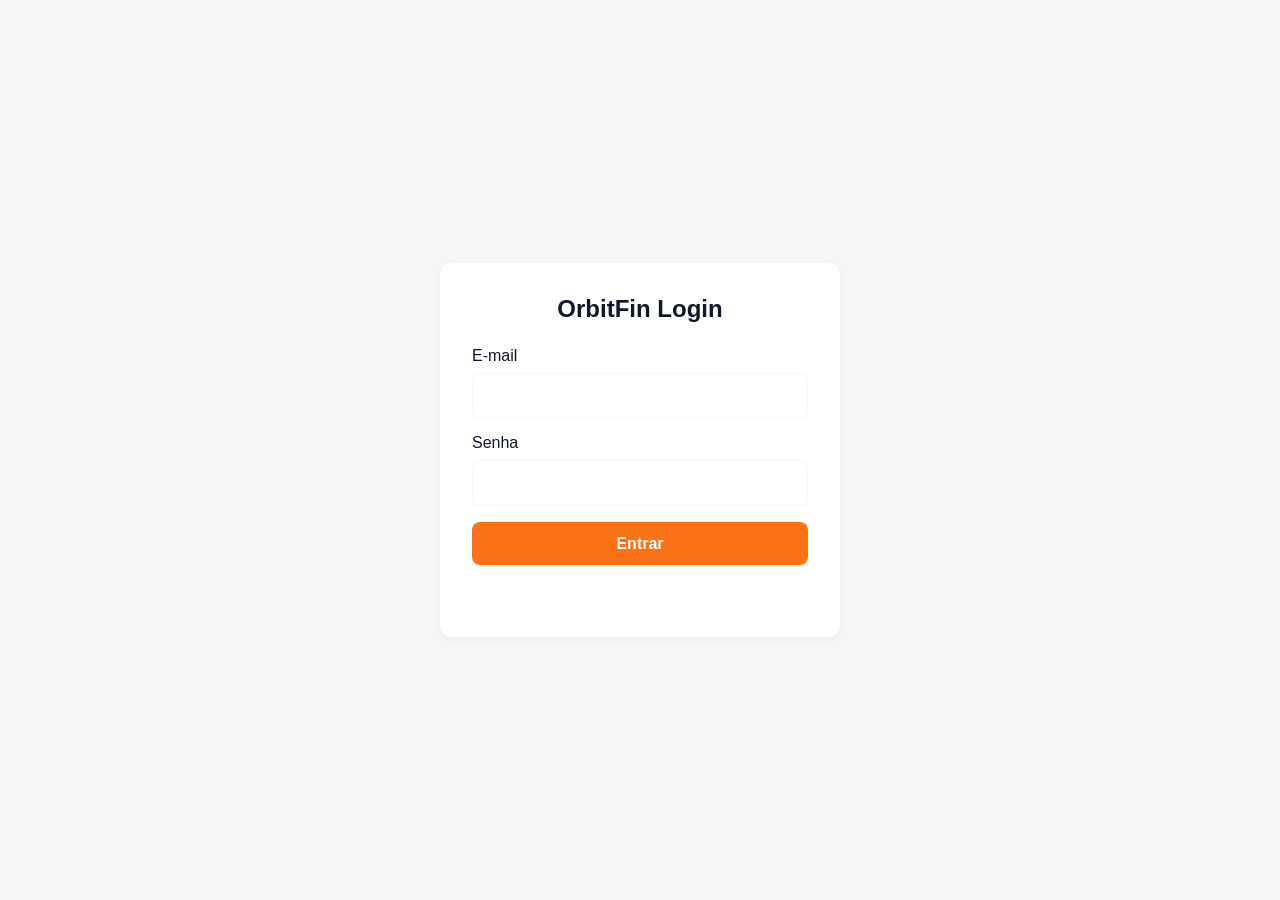
==== frontend/index.html @ dcaa5540 "fron-end" ====
<!DOCTYPE html>
<html lang="pt-BR">
<head>
    <meta charset="UTF-8">
    <meta name="viewport" content="width=device-width, initial-scale=1.0">
    <title>OrbitFin - Dashboard Financeiro</title>
    <style>
        /* Paleta de Cores e Guia Visual baseada no Documento */
        :root {
            --vermelho-marte: #f97316; /* Botões, Destaques, Alertas, IA */
            --azul-marinho: #0f172a;   /* Cabeçalhos, Menus, Textos principais */
            --cinza-claro: #F4F6F8;    /* Fundo, Leitura limpa */
            --branco: #FFFFFF;         /* Fundo dos Cards */
            --verde-positivo: #2E7D32; /* Para receitas */
        }

        * {
            margin: 0;
            padding: 0;
            box-sizing: border-box;
            font-family: 'Segoe UI', Tahoma, Geneva, Verdana, sans-serif;
        }

        body {
            background-color: var(--cinza-claro);
            color: var(--azul-marinho);
        }

        /* Login Screen */
        .login-screen {
            display: flex;
            justify-content: center;
            align-items: center;
            min-height: 100vh;
            background-color: var(--cinza-claro);
        }

        .login-form {
            background: var(--branco);
            padding: 2rem;
            border-radius: 12px;
            box-shadow: 0 2px 10px rgba(0,0,0,0.05);
            width: 100%;
            max-width: 400px;
        }

        .login-form h2 {
            text-align: center;
            margin-bottom: 1.5rem;
            color: var(--azul-marinho);
        }

        .login-form .form-group {
            margin-bottom: 1rem;
        }

        .login-form label {
            display: block;
            margin-bottom: 0.5rem;
            font-weight: 500;
            color: var(--azul-marinho);
        }

        .login-form input {
            width: 100%;
            padding: 0.8rem;
            border: 1px solid var(--cinza-claro);
            border-radius: 8px;
            font-size: 1rem;
        }

        .login-form input:focus {
            outline: none;
            border-color: var(--vermelho-marte);
        }

        .login-form .btn {
            width: 100%;
            background-color: var(--vermelho-marte);
            color: var(--branco);
            border: none;
            padding: 0.8rem 1.5rem;
            border-radius: 8px;
            cursor: pointer;
            font-weight: bold;
            font-size: 1rem;
            transition: opacity 0.3s;
        }

        .login-form .btn:hover {
            opacity: 0.8;
        }

        .login-form .error-message {
            color: var(--vermelho-marte);
            margin-top: 1rem;
            text-align: center;
            min-height: 1.5rem;
            font-size: 0.9rem;
        }

        /* Cabeçalho / Navbar */
        header {
            background-color: var(--azul-marinho);
            color: var(--branco);
            padding: 1rem 2rem;
            display: flex;
            justify-content: space-between;
            align-items: center;
            box-shadow: 0 4px 6px rgba(0,0,0,0.1);
        }

        .logo-container {
            display: flex;
            align-items: center;
            gap: 10px;
        }

        /* Representação em CSS do Logo (Pentágono + Órbita Laranja) */
        .logo-icon {
            width: 30px;
            height: 30px;
            background-color: var(--vermelho-marte);
            clip-path: polygon(50% 0%, 100% 38%, 81% 100%, 19% 100%, 0% 38%);
            position: relative;
        }

        .logo-orbit {
            position: absolute;
            width: 40px;
            height: 40px;
            border: 2px solid var(--vermelho-marte); /* Laranja da Órbita */
            border-radius: 50%;
            top: -5px;
            left: -5px;
            transform: rotateX(60deg) rotateY(20deg);
        }

        .logo-text {
            font-size: 1.5rem;
            font-weight: bold;
        }

        nav ul {
            list-style: none;
            display: flex;
            gap: 20px;
        }

        nav ul li a {
            color: var(--branco);
            text-decoration: none;
            font-weight: 500;
            transition: color 0.3s;
        }

        nav ul li a:hover {
            color: var(--vermelho-marte);
        }

        /* Container Principal do Dashboard */
        .dashboard-container {
            max-width: 1200px;
            margin: 2rem auto;
            padding: 0 1rem;
            display: grid;
            grid-template-columns: 2fr 1fr;
            gap: 2rem;
        }

        /* Estilos dos Cards */
        .card {
            background-color: var(--branco);
            border-radius: 12px;
            padding: 1.5rem;
            box-shadow: 0 2px 10px rgba(0,0,0,0.05);
            margin-bottom: 1.5rem;
        }

        .card h2 {
            font-size: 1.2rem;
            margin-bottom: 1rem;
            color: var(--azul-marinho);
            border-bottom: 2px solid var(--cinza-claro);
            padding-bottom: 0.5rem;
        }

        /* Resumo de Saldo */
        .balance-section {
            display: flex;
            justify-content: space-between;
            align-items: center;
        }

        .balance-amount {
            font-size: 2.5rem;
            font-weight: bold;
        }

        .btn {
            background-color: var(--vermelho-marte);
            color: var(--branco);
            border: none;
            padding: 0.8rem 1.5rem;
            border-radius: 8px;
            cursor: pointer;
            font-weight: bold;
            font-size: 1rem;
            transition: opacity 0.3s;
        }

        .btn:hover {
            opacity: 0.8;
        }

        /* Insights da IA */
        .ai-insight {
            background-color: #FFF3E0;
            border-left: 4px solid var(--vermelho-marte);
            padding: 1rem;
            border-radius: 0 8px 8px 0;
            margin-top: 1rem;
        }

        .ai-insight h3 {
            color: var(--vermelho-marte);
            margin-bottom: 0.5rem;
            font-size: 1rem;
        }

        /* Tabela de Transações */
        table {
            width: 100%;
            border-collapse: collapse;
        }

        th, td {
            text-align: left;
            padding: 12px;
            border-bottom: 1px solid var(--cinza-claro);
        }

        th {
            color: var(--azul-marinho);
            font-weight: 600;
        }

        .expense { color: var(--vermelho-marte); font-weight: bold; }
        .income { color: var(--verde-positivo); font-weight: bold; }

        /* Metas / Budgets */
        .progress-bar-container {
            background-color: var(--cinza-claro);
            border-radius: 8px;
            height: 12px;
            width: 100%;
            margin-top: 5px;
            overflow: hidden;
        }

        .progress-bar {
            background-color: var(--vermelho-marte);
            height: 100%;
            width: 75%; /* Exemplo estático */
        }

        .goal-item {
            margin-bottom: 1rem;
        }
    </style>
</head>
<body>
    <!-- Login Screen -->
    <div id="login-screen" class="login-screen">
        <div class="login-form">
            <h2>OrbitFin Login</h2>
            <form id="login-form">
                <div class="form-group">
                    <label for="email">E-mail</label>
                    <input type="email" id="email" name="email" required>
                </div>
                <div class="form-group">
                    <label for="password">Senha</label>
                    <input type="password" id="password" name="password" required>
                </div>
                <button type="submit" class="btn">Entrar</button>
                <div id="login-error" class="error-message"></div>
            </form>
        </div>
    </div>

    <!-- Dashboard Screen -->
    <div id="dashboard-screen" class="dashboard-screen" style="display: none;">
        <!-- Header / Nav -->
        <header>
            <div class="logo-container">
                <div class="logo-icon">
                    <div class="logo-orbit"></div>
                </div>
                <div class="logo-text">OrbitFin</div>
            </div>
            <nav>
                <ul>
                    <li><a href="#">Dashboard</a></li>
                    <li><a href="#">Transações</a></li>
                    <li><a href="#">Metas</a></li>
                    <li><a href="#">Configurações</a></li>
                </ul>
            </nav>
        </header>

        <!-- Área Principal do Dashboard -->
        <div class="dashboard-container">
            <!-- Coluna Esquerda (Principal) -->
            <div class="main-column">
                <!-- Saldo e Ações -->
                <div class="card balance-section">
                    <div>
                        <h2>Saldo Atual Consolidado</h2>
                        <div class="balance-amount">R$ 5.430,00</div>
                    </div>
                    <div>
                        <button class="btn">+ Nova Receita</button>
                        <button class="btn" style="background-color: var(--azul-marinho); margin-left: 10px;">- Nova Despesa</button>
                    </div>
                </div>

                <!-- Transações Recentes (Tabela Transaction) -->
                <div class="card">
                    <h2>Últimas Movimentações</h2>
                    <table>
                        <thead>
                            <tr>
                                <th>Data</th>
                                <th>Descrição</th>
                                <th>Categoria</th>
                                <th>Conta</th>
                                <th>Valor</th>
                            </tr>
                        </thead>
                        <tbody id="transacoes-tbody">
                            <tr>
                                <td>12/10/2026</td>
                                <td>Mercado Livre</td>
                                <td>Compras</td>
                                <td>Nubank</td>
                                <td class="expense">- R$ 150,00</td>
                            </tr>
                            <tr>
                                <td>10/10/2026</td>
                                <td>Salário</td>
                                <td>Receita</td>
                                <td>Itaú</td>
                                <td class="income">+ R$ 4.500,00</td>
                            </tr>
                            <tr>
                                <td>08/10/2026</td>
                                <td>Uber</td>
                                <td>Transporte</td>
                                <td>Nubank</td>
                                <td class="expense">- R$ 35,50</td>
                            </tr>
                        </tbody>
                    </table>
                </div>
            </div>

            <!-- Coluna Direita (Widgets e IA) -->
            <div class="side-column">
                <!-- Insights da IA (Tabela AiInsight) -->
                <div class="card">
                    <h2>Orbit AI - Análise Inteligente</h2>
                    <div class="ai-insight">
                        <h3>💡 Oportunidade de Economia</h3>
                        <p>Notamos que seus gastos com <strong>Alimentação fora de casa</strong> aumentaram 20% em relação ao mês passado. Tente definir um limite (Budget) para essa categoria!</p>
                    </div>
                </div>

                <!-- Limites de Gastos (Tabela Budget) -->
                <div class="card">
                    <h2>Limites de Gastos (Budgets)</h2>

                    <div class="goal-item">
                        <div style="display: flex; justify-content: space-between;">
                            <span>Lazer</span>
                            <span>R$ 750 / R$ 1000</span>
                        </div>
                        <div class="progress-bar-container">
                            <div class="progress-bar"></div>
                        </div>
                    </div>

                    <div class="goal-item">
                        <div style="display: flex; justify-content: space-between;">
                            <span>Transporte</span>
                            <span>R$ 200 / R$ 400</span>
                        </div>
                        <div class="progress-bar-container">
                            <div class="progress-bar" style="width: 50%; background-color: var(--azul-marinho);"></div>
                        </div>
                    </div>
                </div>
            </div>
        </div>
    </div>

    <script>
        // Simple data fetching for local testing
        let token = localStorage.getItem('orbitfin_token');

        async function loadData() {
            try {
                const headers = {};
                if (token) {
                    headers['Authorization'] = `Bearer ${token}`;
                }

                // Try to fetch from local backend (adjust endpoints as needed)
                const [saldoResponse, transacoesResponse, insightsResponse, budgetsResponse] = await Promise.all([
                    fetch('http://localhost:5000/api/saldo', { headers }).then(r => r.json()),
                    fetch('http://localhost:5000/api/transacoes', { headers }).then(r => r.json()),
                    fetch('http://localhost:5000/api/insights', { headers }).then(r => r.json()),
                    fetch('http://localhost:5000/api/budgets', { headers }).then(r => r.json())
                ]);

                // Update saldo
                const saldoElement = document.querySelector('.balance-amount');
                if (saldoElement && saldoResponse.valor !== undefined) {
                    saldoElement.textContent = `R$ ${saldoResponse.valor.toLocaleString('pt-BR', {minimumFractionDigits: 2, maximumFractionDigits: 2})}`;
                }

                // Update transacoes table
                const tbody = document.querySelector('#transacoes-tbody');
                if (tbody && Array.isArray(transacoesResponse)) {
                    tbody.innerHTML = transacoesResponse.map(t => `
                        <tr>
                            <td>${t.data}</td>
                            <td>${t.descricao}</td>
                            <td>${t.categoria}</td>
                            <td>${t.conta}</td>
                            <td class="${t.tipo === 'despesa' ? 'expense' : 'income'}">
                                ${t.tipo === 'despesa' ? '- R$' : '+ R$'} ${Math.abs(t.valor).toLocaleString('pt-BR', {minimumFractionDigits: 2, maximumFractionDigits: 2})}
                            </td>
                        </tr>
                    `).join('');
                }

                // Update insights
                const insightElement = document.querySelector('.ai-insight p');
                if (insightElement && insightsResponse.texto) {
                    insightElement.innerHTML = insightsResponse.texto;
                }

                // Update budgets
                const budgetContainers = document.querySelectorAll('.progress-bar-container');
                if (budgetContainers.length >= 2 && Array.isArray(budgetsResponse)) {
                    budgetsResponse.forEach((b, index) => {
                        if (budgetContainers[index]) {
                            const bar = budgetContainers[index].querySelector('.progress-bar');
                            const amountSpan = budgetContainers[index].previousElementSibling.querySelector('span:nth-child(2)');
                            if (bar && amountSpan) {
                                bar.style.width = b.percentual + '%';
                                amountSpan.textContent = `R$ ${b.gastoAtual.toLocaleString('pt-BR', {minimumFractionDigits: 2, maximumFractionDigits: 2})} / R$ ${b.limite.toLocaleString('pt-BR', {minimumFractionDigits: 2, maximumFractionDigits: 2})}`;
                            }
                        }
                    });
                }
            } catch (error) {
                console.warn('Backend not available, using placeholder data:', error);
                // Keep placeholder data as is
            }
        }

        // Load data when DOM is ready
        document.addEventListener('DOMContentLoaded', () => {
            const loginScreen = document.getElementById('login-screen');
            const dashboardScreen = document.getElementById('dashboard-screen');
            
            if (token) {
                loginScreen.style.display = 'none';
                dashboardScreen.style.display = 'block';
                loadData();
            } else {
                loginScreen.style.display = 'flex';
                dashboardScreen.style.display = 'none';
            }

            // Login form handler
            const loginForm = document.getElementById('login-form');
            loginForm.addEventListener('submit', async (e) => {
                e.preventDefault();
                const email = document.getElementById('email').value;
                const password = document.getElementById('password').value;
                const errorDiv = document.getElementById('login-error');
                errorDiv.textContent = '';

                try {
                    const response = await fetch('http://localhost:5000/api/login', {
                        method: 'POST',
                        headers: {
                            'Content-Type': 'application/json'
                        },
                        body: JSON.stringify({ email, password })
                    });

                    if (!response.ok) {
                        throw new Error('Login failed');
                    }

                    const data = await response.json();
                    token = data.access_token;
                    localStorage.setItem('orbitfin_token', token);

                    // Switch to dashboard
                    loginScreen.style.display = 'none';
                    dashboardScreen.style.display = 'block';
                    loadData(); // Load dashboard data
                } catch (error) {
                    errorDiv.textContent = 'E-mail ou senha inválidos';
                }
            });
        });
    </script>
</body>
</html>
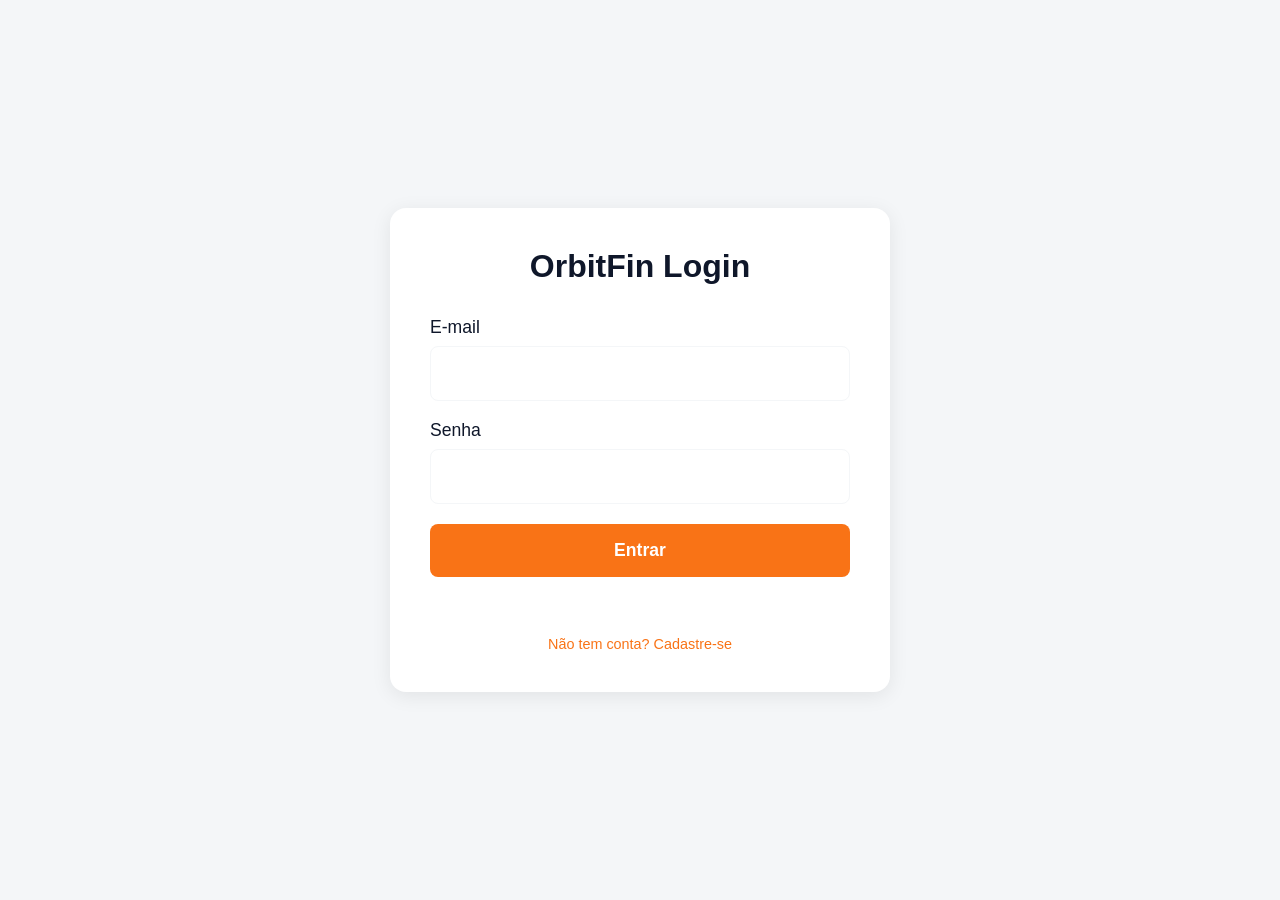
==== commit d023ea8e: "Update index.html" ====
--- a/frontend/index.html
+++ b/frontend/index.html
@@ -26,78 +26,93 @@
             color: var(--azul-marinho);
         }
 
-        /* Login Screen */
-        .login-screen {
-            display: flex;
-            justify-content: center;
-            align-items: center;
-            min-height: 100vh;
-            background-color: var(--cinza-claro);
-        }
-
-        .login-form {
-            background: var(--branco);
-            padding: 2rem;
-            border-radius: 12px;
-            box-shadow: 0 2px 10px rgba(0,0,0,0.05);
-            width: 100%;
-            max-width: 400px;
-        }
-
-        .login-form h2 {
-            text-align: center;
-            margin-bottom: 1.5rem;
-            color: var(--azul-marinho);
-        }
-
-        .login-form .form-group {
-            margin-bottom: 1rem;
-        }
-
-        .login-form label {
-            display: block;
-            margin-bottom: 0.5rem;
-            font-weight: 500;
-            color: var(--azul-marinho);
-        }
-
-        .login-form input {
-            width: 100%;
-            padding: 0.8rem;
-            border: 1px solid var(--cinza-claro);
-            border-radius: 8px;
-            font-size: 1rem;
-        }
-
-        .login-form input:focus {
-            outline: none;
-            border-color: var(--vermelho-marte);
-        }
-
-        .login-form .btn {
-            width: 100%;
-            background-color: var(--vermelho-marte);
-            color: var(--branco);
-            border: none;
-            padding: 0.8rem 1.5rem;
-            border-radius: 8px;
-            cursor: pointer;
-            font-weight: bold;
-            font-size: 1rem;
-            transition: opacity 0.3s;
-        }
-
-        .login-form .btn:hover {
-            opacity: 0.8;
-        }
-
-        .login-form .error-message {
-            color: var(--vermelho-marte);
-            margin-top: 1rem;
-            text-align: center;
-            min-height: 1.5rem;
-            font-size: 0.9rem;
-        }
+        /* Auth Screens (Login & Register) */
+                .auth-screen {
+                    display: flex;
+                    justify-content: center;
+                    align-items: center;
+                    min-height: 100vh;
+                    background-color: var(--cinza-claro);
+                }
+
+                .auth-form {
+                    background: var(--branco);
+                    padding: 2.5rem;
+                    border-radius: 16px;
+                    box-shadow: 0 4px 20px rgba(0,0,0,0.08);
+                    width: 100%;
+                    max-width: 500px;
+                }
+
+                .auth-form h2 {
+                    text-align: center;
+                    margin-bottom: 2rem;
+                    color: var(--azul-marinho);
+                    font-size: 2rem;
+                }
+
+                .auth-form .form-group {
+                    margin-bottom: 1.2rem;
+                }
+
+                .auth-form label {
+                    display: block;
+                    margin-bottom: 0.5rem;
+                    font-weight: 500;
+                    color: var(--azul-marinho);
+                    font-size: 1.1rem;
+                }
+
+                .auth-form input {
+                    width: 100%;
+                    padding: 1rem;
+                    border: 1px solid var(--cinza-claro);
+                    border-radius: 8px;
+                    font-size: 1.1rem;
+                }
+
+                .auth-form input:focus {
+                    outline: none;
+                    border-color: var(--vermelho-marte);
+                }
+
+                .auth-form .btn {
+                    width: 100%;
+                    background-color: var(--vermelho-marte);
+                    color: var(--branco);
+                    border: none;
+                    padding: 1rem 2rem;
+                    border-radius: 8px;
+                    cursor: pointer;
+                    font-weight: bold;
+                    font-size: 1.1rem;
+                    transition: opacity 0.3s;
+                }
+
+                .auth-form .btn:hover {
+                    opacity: 0.8;
+                }
+
+                .auth-form .error-message {
+                    color: var(--vermelho-marte);
+                    margin-top: 1rem;
+                    text-align: center;
+                    min-height: 1.5rem;
+                    font-size: 0.9rem;
+                }
+
+                .auth-form .switch-link {
+                    display: block;
+                    text-align: center;
+                    margin-top: 1.2rem;
+                    color: var(--vermelho-marte);
+                    text-decoration: none;
+                    font-size: 0.9rem;
+                }
+
+                .auth-form .switch-link:hover {
+                    text-decoration: underline;
+                }
 
         /* Cabeçalho / Navbar */
         header {
@@ -271,20 +286,45 @@
 </head>
 <body>
     <!-- Login Screen -->
-    <div id="login-screen" class="login-screen">
-        <div class="login-form">
+    <div id="login-screen" class="auth-screen">
+        <div class="auth-form">
             <h2>OrbitFin Login</h2>
             <form id="login-form">
                 <div class="form-group">
-                    <label for="email">E-mail</label>
-                    <input type="email" id="email" name="email" required>
+                    <label for="login-email">E-mail</label>
+                    <input type="email" id="login-email" name="email" required>
                 </div>
                 <div class="form-group">
-                    <label for="password">Senha</label>
-                    <input type="password" id="password" name="password" required>
+                    <label for="login-password">Senha</label>
+                    <input type="password" id="login-password" name="password" required>
                 </div>
                 <button type="submit" class="btn">Entrar</button>
                 <div id="login-error" class="error-message"></div>
+                <a href="#" id="show-register" class="switch-link">Não tem conta? Cadastre-se</a>
+            </form>
+        </div>
+    </div>
+
+    <!-- Register Screen -->
+    <div id="register-screen" class="auth-screen" style="display: none;">
+        <div class="auth-form">
+            <h2>OrbitFin Cadastro</h2>
+            <form id="register-form">
+                <div class="form-group">
+                    <label for="register-name">Nome completo</label>
+                    <input type="text" id="register-name" name="name" required>
+                </div>
+                <div class="form-group">
+                    <label for="register-email">E-mail</label>
+                    <input type="email" id="register-email" name="email" required>
+                </div>
+                <div class="form-group">
+                    <label for="register-password">Senha</label>
+                    <input type="password" id="register-password" name="password" required>
+                </div>
+                <button type="submit" class="btn">Cadastrar</button>
+                <div id="register-error" class="error-message"></div>
+                <a href="#" id="show-login" class="switch-link">Já tem conta? Faça login</a>
             </form>
         </div>
     </div>
@@ -474,23 +514,40 @@
         // Load data when DOM is ready
         document.addEventListener('DOMContentLoaded', () => {
             const loginScreen = document.getElementById('login-screen');
+            const registerScreen = document.getElementById('register-screen');
             const dashboardScreen = document.getElementById('dashboard-screen');
             
             if (token) {
                 loginScreen.style.display = 'none';
+                registerScreen.style.display = 'none';
                 dashboardScreen.style.display = 'block';
                 loadData();
             } else {
                 loginScreen.style.display = 'flex';
+                registerScreen.style.display = 'none';
                 dashboardScreen.style.display = 'none';
             }
+
+            // Show register screen
+            document.getElementById('show-register').addEventListener('click', (e) => {
+                e.preventDefault();
+                loginScreen.style.display = 'none';
+                registerScreen.style.display = 'flex';
+            });
+
+            // Show login screen
+            document.getElementById('show-login').addEventListener('click', (e) => {
+                e.preventDefault();
+                registerScreen.style.display = 'none';
+                loginScreen.style.display = 'flex';
+            });
 
             // Login form handler
             const loginForm = document.getElementById('login-form');
             loginForm.addEventListener('submit', async (e) => {
                 e.preventDefault();
-                const email = document.getElementById('email').value;
-                const password = document.getElementById('password').value;
+                const email = document.getElementById('login-email').value;
+                const password = document.getElementById('login-password').value;
                 const errorDiv = document.getElementById('login-error');
                 errorDiv.textContent = '';
 
@@ -513,10 +570,48 @@
 
                     // Switch to dashboard
                     loginScreen.style.display = 'none';
+                    registerScreen.style.display = 'none';
                     dashboardScreen.style.display = 'block';
                     loadData(); // Load dashboard data
                 } catch (error) {
                     errorDiv.textContent = 'E-mail ou senha inválidos';
+                }
+            });
+
+            // Register form handler
+            const registerForm = document.getElementById('register-form');
+            registerForm.addEventListener('submit', async (e) => {
+                e.preventDefault();
+                const name = document.getElementById('register-name').value;
+                const email = document.getElementById('register-email').value;
+                const password = document.getElementById('register-password').value;
+                const errorDiv = document.getElementById('register-error');
+                errorDiv.textContent = '';
+
+                try {
+                    const response = await fetch('http://localhost:5000/api/register', {
+                        method: 'POST',
+                        headers: {
+                            'Content-Type': 'application/json'
+                        },
+                        body: JSON.stringify({ name, email, password })
+                    });
+
+                    if (!response.ok) {
+                        throw new Error('Registration failed');
+                    }
+
+                    const data = await response.json();
+                    token = data.access_token;
+                    localStorage.setItem('orbitfin_token', token);
+
+                    // Switch to dashboard
+                    registerScreen.style.display = 'none';
+                    loginScreen.style.display = 'none';
+                    dashboardScreen.style.display = 'block';
+                    loadData(); // Load dashboard data
+                } catch (error) {
+                    errorDiv.textContent = 'Erro ao cadastrar. Tente novamente.';
                 }
             });
         });
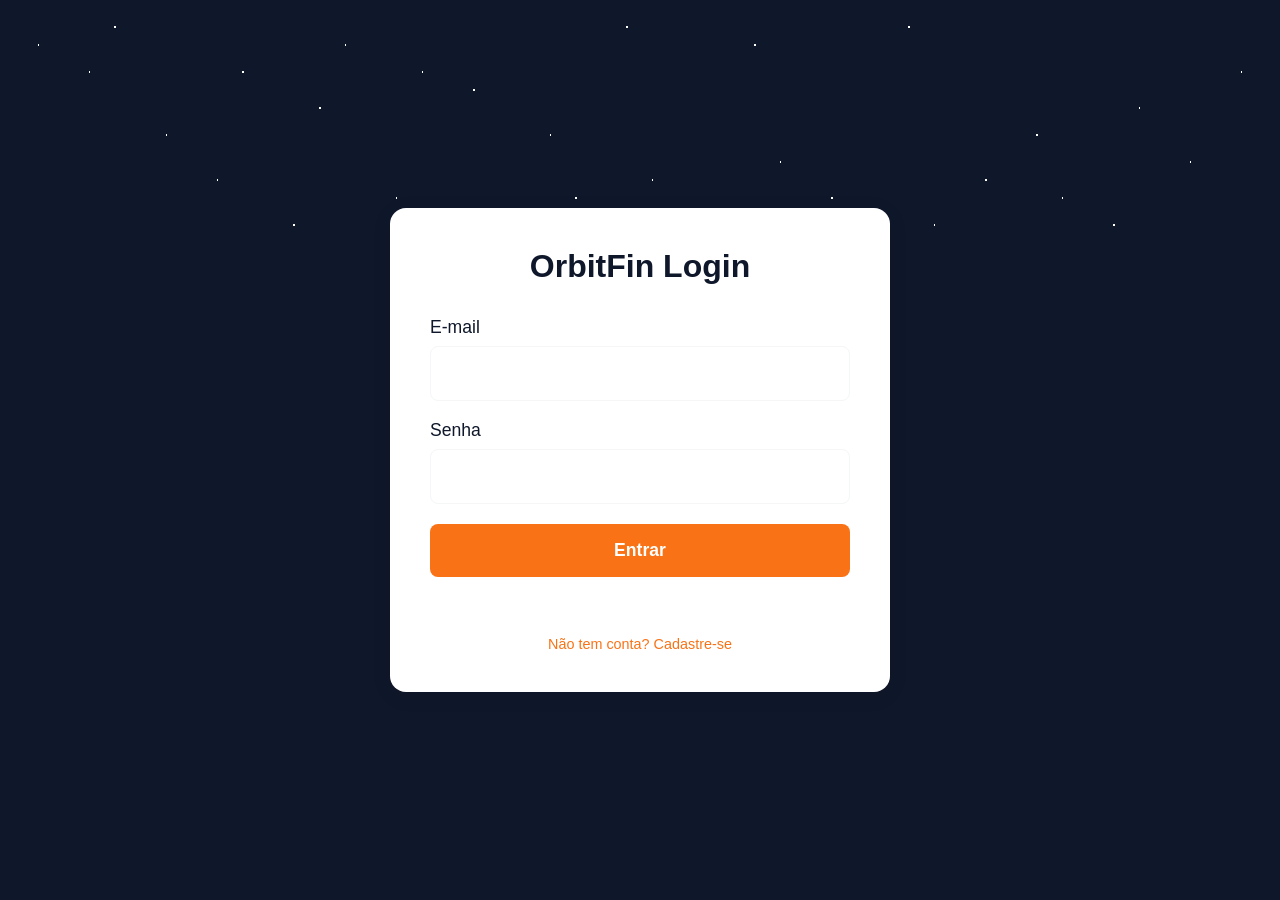
==== commit 7379721d: "melhorando o ceu" ====
--- a/frontend/index.html
+++ b/frontend/index.html
@@ -4,285 +4,9 @@
     <meta charset="UTF-8">
     <meta name="viewport" content="width=device-width, initial-scale=1.0">
     <title>OrbitFin - Dashboard Financeiro</title>
-    <style>
-        /* Paleta de Cores e Guia Visual baseada no Documento */
-        :root {
-            --vermelho-marte: #f97316; /* Botões, Destaques, Alertas, IA */
-            --azul-marinho: #0f172a;   /* Cabeçalhos, Menus, Textos principais */
-            --cinza-claro: #F4F6F8;    /* Fundo, Leitura limpa */
-            --branco: #FFFFFF;         /* Fundo dos Cards */
-            --verde-positivo: #2E7D32; /* Para receitas */
-        }
-
-        * {
-            margin: 0;
-            padding: 0;
-            box-sizing: border-box;
-            font-family: 'Segoe UI', Tahoma, Geneva, Verdana, sans-serif;
-        }
-
-        body {
-            background-color: var(--cinza-claro);
-            color: var(--azul-marinho);
-        }
-
-        /* Auth Screens (Login & Register) */
-                .auth-screen {
-                    display: flex;
-                    justify-content: center;
-                    align-items: center;
-                    min-height: 100vh;
-                    background-color: var(--cinza-claro);
-                }
-
-                .auth-form {
-                    background: var(--branco);
-                    padding: 2.5rem;
-                    border-radius: 16px;
-                    box-shadow: 0 4px 20px rgba(0,0,0,0.08);
-                    width: 100%;
-                    max-width: 500px;
-                }
-
-                .auth-form h2 {
-                    text-align: center;
-                    margin-bottom: 2rem;
-                    color: var(--azul-marinho);
-                    font-size: 2rem;
-                }
-
-                .auth-form .form-group {
-                    margin-bottom: 1.2rem;
-                }
-
-                .auth-form label {
-                    display: block;
-                    margin-bottom: 0.5rem;
-                    font-weight: 500;
-                    color: var(--azul-marinho);
-                    font-size: 1.1rem;
-                }
-
-                .auth-form input {
-                    width: 100%;
-                    padding: 1rem;
-                    border: 1px solid var(--cinza-claro);
-                    border-radius: 8px;
-                    font-size: 1.1rem;
-                }
-
-                .auth-form input:focus {
-                    outline: none;
-                    border-color: var(--vermelho-marte);
-                }
-
-                .auth-form .btn {
-                    width: 100%;
-                    background-color: var(--vermelho-marte);
-                    color: var(--branco);
-                    border: none;
-                    padding: 1rem 2rem;
-                    border-radius: 8px;
-                    cursor: pointer;
-                    font-weight: bold;
-                    font-size: 1.1rem;
-                    transition: opacity 0.3s;
-                }
-
-                .auth-form .btn:hover {
-                    opacity: 0.8;
-                }
-
-                .auth-form .error-message {
-                    color: var(--vermelho-marte);
-                    margin-top: 1rem;
-                    text-align: center;
-                    min-height: 1.5rem;
-                    font-size: 0.9rem;
-                }
-
-                .auth-form .switch-link {
-                    display: block;
-                    text-align: center;
-                    margin-top: 1.2rem;
-                    color: var(--vermelho-marte);
-                    text-decoration: none;
-                    font-size: 0.9rem;
-                }
-
-                .auth-form .switch-link:hover {
-                    text-decoration: underline;
-                }
-
-        /* Cabeçalho / Navbar */
-        header {
-            background-color: var(--azul-marinho);
-            color: var(--branco);
-            padding: 1rem 2rem;
-            display: flex;
-            justify-content: space-between;
-            align-items: center;
-            box-shadow: 0 4px 6px rgba(0,0,0,0.1);
-        }
-
-        .logo-container {
-            display: flex;
-            align-items: center;
-            gap: 10px;
-        }
-
-        /* Representação em CSS do Logo (Pentágono + Órbita Laranja) */
-        .logo-icon {
-            width: 30px;
-            height: 30px;
-            background-color: var(--vermelho-marte);
-            clip-path: polygon(50% 0%, 100% 38%, 81% 100%, 19% 100%, 0% 38%);
-            position: relative;
-        }
-
-        .logo-orbit {
-            position: absolute;
-            width: 40px;
-            height: 40px;
-            border: 2px solid var(--vermelho-marte); /* Laranja da Órbita */
-            border-radius: 50%;
-            top: -5px;
-            left: -5px;
-            transform: rotateX(60deg) rotateY(20deg);
-        }
-
-        .logo-text {
-            font-size: 1.5rem;
-            font-weight: bold;
-        }
-
-        nav ul {
-            list-style: none;
-            display: flex;
-            gap: 20px;
-        }
-
-        nav ul li a {
-            color: var(--branco);
-            text-decoration: none;
-            font-weight: 500;
-            transition: color 0.3s;
-        }
-
-        nav ul li a:hover {
-            color: var(--vermelho-marte);
-        }
-
-        /* Container Principal do Dashboard */
-        .dashboard-container {
-            max-width: 1200px;
-            margin: 2rem auto;
-            padding: 0 1rem;
-            display: grid;
-            grid-template-columns: 2fr 1fr;
-            gap: 2rem;
-        }
-
-        /* Estilos dos Cards */
-        .card {
-            background-color: var(--branco);
-            border-radius: 12px;
-            padding: 1.5rem;
-            box-shadow: 0 2px 10px rgba(0,0,0,0.05);
-            margin-bottom: 1.5rem;
-        }
-
-        .card h2 {
-            font-size: 1.2rem;
-            margin-bottom: 1rem;
-            color: var(--azul-marinho);
-            border-bottom: 2px solid var(--cinza-claro);
-            padding-bottom: 0.5rem;
-        }
-
-        /* Resumo de Saldo */
-        .balance-section {
-            display: flex;
-            justify-content: space-between;
-            align-items: center;
-        }
-
-        .balance-amount {
-            font-size: 2.5rem;
-            font-weight: bold;
-        }
-
-        .btn {
-            background-color: var(--vermelho-marte);
-            color: var(--branco);
-            border: none;
-            padding: 0.8rem 1.5rem;
-            border-radius: 8px;
-            cursor: pointer;
-            font-weight: bold;
-            font-size: 1rem;
-            transition: opacity 0.3s;
-        }
-
-        .btn:hover {
-            opacity: 0.8;
-        }
-
-        /* Insights da IA */
-        .ai-insight {
-            background-color: #FFF3E0;
-            border-left: 4px solid var(--vermelho-marte);
-            padding: 1rem;
-            border-radius: 0 8px 8px 0;
-            margin-top: 1rem;
-        }
-
-        .ai-insight h3 {
-            color: var(--vermelho-marte);
-            margin-bottom: 0.5rem;
-            font-size: 1rem;
-        }
-
-        /* Tabela de Transações */
-        table {
-            width: 100%;
-            border-collapse: collapse;
-        }
-
-        th, td {
-            text-align: left;
-            padding: 12px;
-            border-bottom: 1px solid var(--cinza-claro);
-        }
-
-        th {
-            color: var(--azul-marinho);
-            font-weight: 600;
-        }
-
-        .expense { color: var(--vermelho-marte); font-weight: bold; }
-        .income { color: var(--verde-positivo); font-weight: bold; }
-
-        /* Metas / Budgets */
-        .progress-bar-container {
-            background-color: var(--cinza-claro);
-            border-radius: 8px;
-            height: 12px;
-            width: 100%;
-            margin-top: 5px;
-            overflow: hidden;
-        }
-
-        .progress-bar {
-            background-color: var(--vermelho-marte);
-            height: 100%;
-            width: 75%; /* Exemplo estático */
-        }
-
-        .goal-item {
-            margin-bottom: 1rem;
-        }
-    </style>
+    
+
+    <link rel="stylesheet" href="css/style.css">
 </head>
 <body>
     <!-- Login Screen -->
--- a/frontend/css/style.css
+++ b/frontend/css/style.css
@@ -0,0 +1,339 @@
+
+        /* Paleta de Cores e Guia Visual baseada no Documento */
+        :root {
+            --vermelho-marte: #f97316; /* Botões, Destaques, Alertas, IA */
+            --azul-marinho: #0f172a;   /* Cabeçalhos, Menus, Textos principais */
+            --cinza-claro: #F4F6F8;    /* Fundo, Leitura limpa */
+            --branco: #FFFFFF;         /* Fundo dos Cards */
+            --verde-positivo: #2E7D32; /* Para receitas */
+        }
+
+        * {
+            margin: 0;
+            padding: 0;
+            box-sizing: border-box;
+            font-family: 'Segoe UI', Tahoma, Geneva, Verdana, sans-serif;
+        }
+
+        body {
+    margin: 0;
+    padding: 0;
+    box-sizing: border-box;
+    font-family: 'Segoe UI', Tahoma, Geneva, Verdana, sans-serif;
+    background-color: var(--cinza-claro);
+    color: var(--azul-marinho);
+}
+
+        /* Auth Screens (Login & Register) */
+                .auth-screen {
+    display: flex;
+    justify-content: center;
+    align-items: center;
+    min-height: 100vh;
+    background-color: var(--azul-marinho);
+    background-image: 
+        radial-gradient(circle at 1% 2%, #fff 0.5px, transparent 0.5px),
+        radial-gradient(circle at 3% 5%, #fff 1px, transparent 1px),
+        radial-gradient(circle at 5% 1%, #fff 0.5px, transparent 0.5px),
+        radial-gradient(circle at 7% 8%, #fff 0.8px, transparent 0.8px),
+        radial-gradient(circle at 9% 3%, #fff 1.2px, transparent 1.2px),
+        radial-gradient(circle at 11% 10%, #fff 0.5px, transparent 0.5px),
+        radial-gradient(circle at 13% 15%, #fff 1px, transparent 1px),
+        radial-gradient(circle at 15% 5%, #fff 0.5px, transparent 0.5px),
+        radial-gradient(circle at 17% 20%, #fff 0.8px, transparent 0.8px),
+        radial-gradient(circle at 19% 8%, #fff 1px, transparent 1px),
+        radial-gradient(circle at 21% 3%, #fff 0.5px, transparent 0.5px),
+        radial-gradient(circle at 23% 25%, #fff 1.2px, transparent 1.2px),
+        radial-gradient(circle at 25% 12%, #fff 0.8px, transparent 0.8px),
+        radial-gradient(circle at 27% 5%, #fff 1px, transparent 1px),
+        radial-gradient(circle at 29% 18%, #fff 0.5px, transparent 0.5px),
+        radial-gradient(circle at 31% 22%, #fff 0.8px, transparent 0.8px),
+        radial-gradient(circle at 33% 8%, #fff 1px, transparent 1px),
+        radial-gradient(circle at 35% 25%, #fff 0.5px, transparent 0.5px),
+        radial-gradient(circle at 37% 10%, #fff 1.2px, transparent 1.2px),
+        radial-gradient(circle at 39% 30%, #fff 0.8px, transparent 0.8px),
+        radial-gradient(circle at 41% 5%, #fff 0.5px, transparent 0.5px),
+        radial-gradient(circle at 43% 15%, #fff 1px, transparent 1px),
+        radial-gradient(circle at 45% 22%, #fff 0.8px, transparent 0.8px),
+        radial-gradient(circle at 47% 8%, #fff 0.5px, transparent 0.5px),
+        radial-gradient(circle at 49% 3%, #fff 1.2px, transparent 1.2px),
+        radial-gradient(circle at 51% 20%, #fff 0.8px, transparent 0.8px),
+        radial-gradient(circle at 53% 10%, #fff 0.5px, transparent 0.5px),
+        radial-gradient(circle at 55% 25%, #fff 1px, transparent 1px),
+        radial-gradient(circle at 57% 12%, #fff 0.5px, transparent 0.5px),
+        radial-gradient(circle at 59% 5%, #fff 1.2px, transparent 1.2px),
+        radial-gradient(circle at 61% 18%, #fff 0.8px, transparent 0.8px),
+        radial-gradient(circle at 63% 8%, #fff 0.5px, transparent 0.5px),
+        radial-gradient(circle at 65% 22%, #fff 1px, transparent 1px),
+        radial-gradient(circle at 67% 30%, #fff 0.8px, transparent 0.8px),
+        radial-gradient(circle at 69% 15%, #fff 0.5px, transparent 0.5px),
+        radial-gradient(circle at 71% 3%, #fff 1px, transparent 1px),
+        radial-gradient(circle at 73% 25%, #fff 0.8px, transparent 0.8px),
+        radial-gradient(circle at 75% 10%, #fff 0.5px, transparent 0.5px),
+        radial-gradient(circle at 77% 20%, #fff 1.2px, transparent 1.2px),
+        radial-gradient(circle at 79% 8%, #fff 0.5px, transparent 0.5px),
+        radial-gradient(circle at 81% 15%, #fff 1px, transparent 1px),
+        radial-gradient(circle at 83% 22%, #fff 0.8px, transparent 0.8px),
+        radial-gradient(circle at 85% 5%, #fff 0.5px, transparent 0.5px),
+        radial-gradient(circle at 87% 25%, #fff 1.2px, transparent 1.2px),
+        radial-gradient(circle at 89% 12%, #fff 0.8px, transparent 0.8px),
+        radial-gradient(circle at 91% 5%, #fff 0.5px, transparent 0.5px),
+        radial-gradient(circle at 93% 18%, #fff 1px, transparent 1px),
+        radial-gradient(circle at 95% 22%, #fff 0.5px, transparent 0.5px),
+        radial-gradient(circle at 97% 8%, #fff 0.8px, transparent 0.8px);
+    background-size: 100% 100%;
+}
+
+                .auth-form {
+                    background: var(--branco);
+                    padding: 2.5rem;
+                    border-radius: 16px;
+                    box-shadow: 0 4px 20px rgba(0,0,0,0.08);
+                    width: 100%;
+                    max-width: 500px;
+                }
+
+                .auth-form h2 {
+                    text-align: center;
+                    margin-bottom: 2rem;
+                    color: var(--azul-marinho);
+                    font-size: 2rem;
+                }
+
+                .auth-form .form-group {
+                    margin-bottom: 1.2rem;
+                }
+
+                .auth-form label {
+                    display: block;
+                    margin-bottom: 0.5rem;
+                    font-weight: 500;
+                    color: var(--azul-marinho);
+                    font-size: 1.1rem;
+                }
+
+                .auth-form input {
+                    width: 100%;
+                    padding: 1rem;
+                    border: 1px solid var(--cinza-claro);
+                    border-radius: 8px;
+                    font-size: 1.1rem;
+                }
+
+                .auth-form input:focus {
+                    outline: none;
+                    border-color: var(--vermelho-marte);
+                }
+
+                .auth-form .btn {
+                    width: 100%;
+                    background-color: var(--vermelho-marte);
+                    color: var(--branco);
+                    border: none;
+                    padding: 1rem 2rem;
+                    border-radius: 8px;
+                    cursor: pointer;
+                    font-weight: bold;
+                    font-size: 1.1rem;
+                    transition: opacity 0.3s;
+                }
+
+                .auth-form .btn:hover {
+                    opacity: 0.8;
+                }
+
+                .auth-form .error-message {
+                    color: var(--vermelho-marte);
+                    margin-top: 1rem;
+                    text-align: center;
+                    min-height: 1.5rem;
+                    font-size: 0.9rem;
+                }
+
+                .auth-form .switch-link {
+                    display: block;
+                    text-align: center;
+                    margin-top: 1.2rem;
+                    color: var(--vermelho-marte);
+                    text-decoration: none;
+                    font-size: 0.9rem;
+                }
+
+                .auth-form .switch-link:hover {
+                    text-decoration: underline;
+                }
+
+        /* Cabeçalho / Navbar */
+        header {
+            background-color: var(--azul-marinho);
+            color: var(--branco);
+            padding: 1rem 2rem;
+            display: flex;
+            justify-content: space-between;
+            align-items: center;
+            box-shadow: 0 4px 6px rgba(0,0,0,0.1);
+        }
+
+        .logo-container {
+            display: flex;
+            align-items: center;
+            gap: 10px;
+        }
+
+        /* Representação em CSS do Logo (Pentágono + Órbita Laranja) */
+        .logo-icon {
+            width: 30px;
+            height: 30px;
+            background-color: var(--vermelho-marte);
+            clip-path: polygon(50% 0%, 100% 38%, 81% 100%, 19% 100%, 0% 38%);
+            position: relative;
+        }
+
+        .logo-orbit {
+            position: absolute;
+            width: 40px;
+            height: 40px;
+            border: 2px solid var(--vermelho-marte); /* Laranja da Órbita */
+            border-radius: 50%;
+            top: -5px;
+            left: -5px;
+            transform: rotateX(60deg) rotateY(20deg);
+        }
+
+        .logo-text {
+            font-size: 1.5rem;
+            font-weight: bold;
+        }
+
+        nav ul {
+            list-style: none;
+            display: flex;
+            gap: 20px;
+        }
+
+        nav ul li a {
+            color: var(--branco);
+            text-decoration: none;
+            font-weight: 500;
+            transition: color 0.3s;
+        }
+
+        nav ul li a:hover {
+            color: var(--vermelho-marte);
+        }
+
+        /* Container Principal do Dashboard */
+        .dashboard-container {
+            max-width: 1200px;
+            margin: 2rem auto;
+            padding: 0 1rem;
+            display: grid;
+            grid-template-columns: 2fr 1fr;
+            gap: 2rem;
+        }
+
+        /* Estilos dos Cards */
+        .card {
+            background-color: var(--branco);
+            border-radius: 12px;
+            padding: 1.5rem;
+            box-shadow: 0 2px 10px rgba(0,0,0,0.05);
+            margin-bottom: 1.5rem;
+        }
+
+        .card h2 {
+            font-size: 1.2rem;
+            margin-bottom: 1rem;
+            color: var(--azul-marinho);
+            border-bottom: 2px solid var(--cinza-claro);
+            padding-bottom: 0.5rem;
+        }
+
+        /* Resumo de Saldo */
+        .balance-section {
+            display: flex;
+            justify-content: space-between;
+            align-items: center;
+        }
+
+        .balance-amount {
+            font-size: 2.5rem;
+            font-weight: bold;
+        }
+
+        .btn {
+            background-color: var(--vermelho-marte);
+            color: var(--branco);
+            border: none;
+            padding: 0.8rem 1.5rem;
+            border-radius: 8px;
+            cursor: pointer;
+            font-weight: bold;
+            font-size: 1rem;
+            transition: opacity 0.3s;
+        }
+
+        .btn:hover {
+            opacity: 0.8;
+        }
+
+        /* Insights da IA */
+        .ai-insight {
+            background-color: #FFF3E0;
+            border-left: 4px solid var(--vermelho-marte);
+            padding: 1rem;
+            border-radius: 0 8px 8px 0;
+            margin-top: 1rem;
+        }
+
+        .ai-insight h3 {
+            color: var(--vermelho-marte);
+            margin-bottom: 0.5rem;
+            font-size: 1rem;
+        }
+
+        /* Tabela de Transações */
+        table {
+            width: 100%;
+            border-collapse: collapse;
+        }
+
+        th, td {
+            text-align: left;
+            padding: 12px;
+            border-bottom: 1px solid var(--cinza-claro);
+        }
+
+        th {
+            color: var(--azul-marinho);
+            font-weight: 600;
+        }
+
+        .expense { color: var(--vermelho-marte); font-weight: bold; }
+        .income { color: var(--verde-positivo); font-weight: bold; }
+
+        /* Metas / Budgets */
+        .progress-bar-container {
+            background-color: var(--cinza-claro);
+            border-radius: 8px;
+            height: 12px;
+            width: 100%;
+            margin-top: 5px;
+            overflow: hidden;
+        }
+
+        .progress-bar {
+            background-color: var(--vermelho-marte);
+            height: 100%;
+            width: 75%; /* Exemplo estático */
+        }
+
+        .goal-item {
+            margin-bottom: 1rem;
+        }
+    
+
+@keyframes moveNightSky {
+    0% { background-position: 0 0, 40px 60px, 130px 270px, 70px 100px, 200px 200px; }
+    100% { background-position: -150px -150px, -200px -200px, -250px -250px, -300px -300px, -350px -350px; }
+}
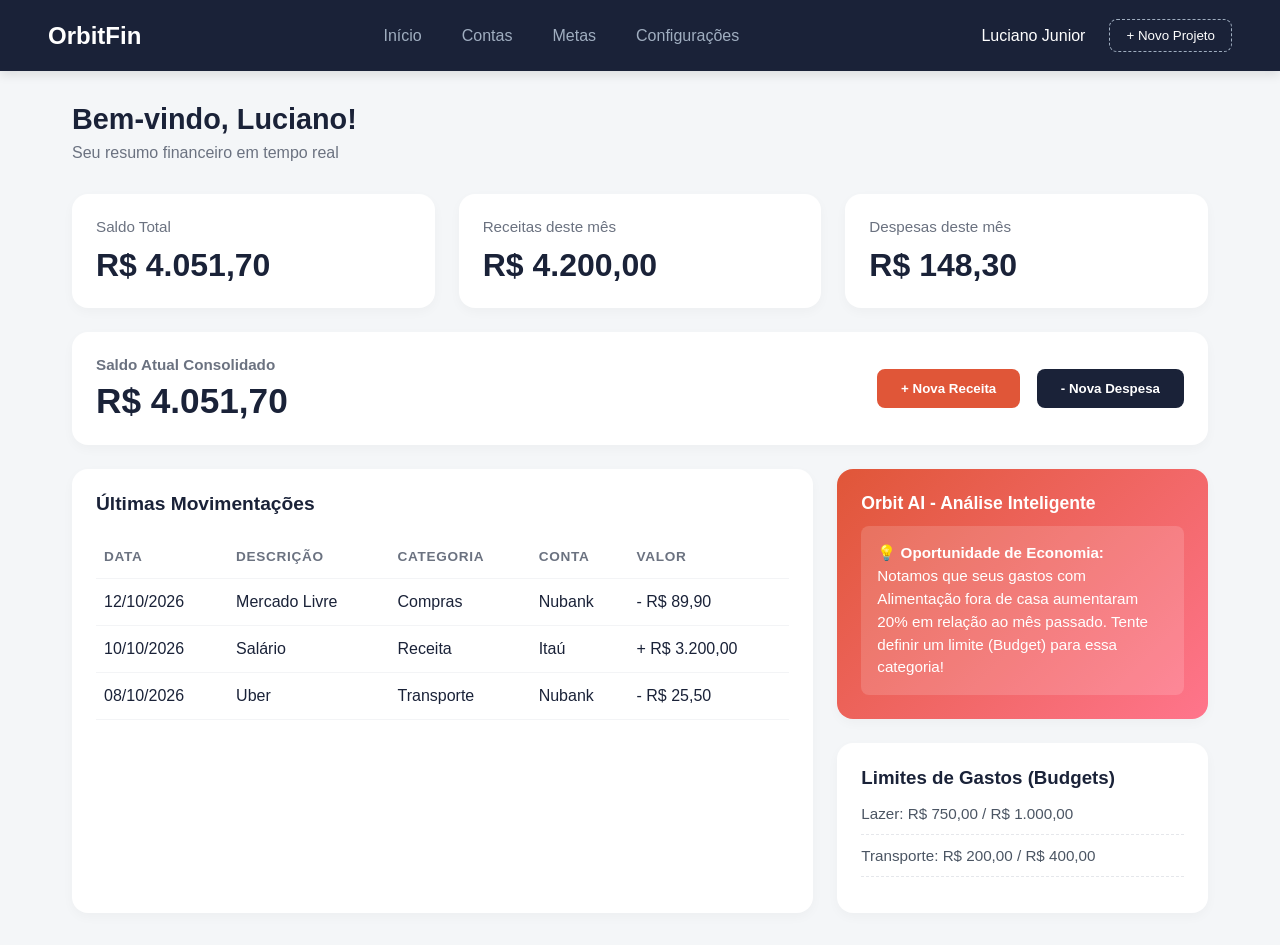
==== commit 64e77e5d: "troca de icones" ====
--- a/frontend/index.html
+++ b/frontend/index.html
@@ -3,342 +3,132 @@
 <head>
     <meta charset="UTF-8">
     <meta name="viewport" content="width=device-width, initial-scale=1.0">
-    <title>OrbitFin - Dashboard Financeiro</title>
-    
-
+    <title>OrbitFin - Painel</title>
+    <!-- A tag do CSS está apontando para a pasta correta, mesmo que ainda não tenha estilo lá -->
     <link rel="stylesheet" href="css/style.css">
 </head>
 <body>
-    <!-- Login Screen -->
-    <div id="login-screen" class="auth-screen">
-        <div class="auth-form">
-            <h2>OrbitFin Login</h2>
-            <form id="login-form">
-                <div class="form-group">
-                    <label for="login-email">E-mail</label>
-                    <input type="email" id="login-email" name="email" required>
-                </div>
-                <div class="form-group">
-                    <label for="login-password">Senha</label>
-                    <input type="password" id="login-password" name="password" required>
-                </div>
-                <button type="submit" class="btn">Entrar</button>
-                <div id="login-error" class="error-message"></div>
-                <a href="#" id="show-register" class="switch-link">Não tem conta? Cadastre-se</a>
-            </form>
+
+    <!-- CABEÇALHO SUPERIOR (Substituiu a antiga barra lateral) -->
+    <header class="topbar">
+        <div class="logo-container">
+            <h1>OrbitFin</h1>
         </div>
-    </div>
+        
+        <!-- Menu de Navegação -->
+        <nav class="main-nav">
+            <ul>
+                <li><a href="#">Início</a></li>
+                <li><a href="#">Contas</a></li>
+                <li><a href="#">Metas</a></li>
+                <li><a href="#">Configurações</a></li>
+            </ul>
+        </nav>
 
-    <!-- Register Screen -->
-    <div id="register-screen" class="auth-screen" style="display: none;">
-        <div class="auth-form">
-            <h2>OrbitFin Cadastro</h2>
-            <form id="register-form">
-                <div class="form-group">
-                    <label for="register-name">Nome completo</label>
-                    <input type="text" id="register-name" name="name" required>
-                </div>
-                <div class="form-group">
-                    <label for="register-email">E-mail</label>
-                    <input type="email" id="register-email" name="email" required>
-                </div>
-                <div class="form-group">
-                    <label for="register-password">Senha</label>
-                    <input type="password" id="register-password" name="password" required>
-                </div>
-                <button type="submit" class="btn">Cadastrar</button>
-                <div id="register-error" class="error-message"></div>
-                <a href="#" id="show-login" class="switch-link">Já tem conta? Faça login</a>
-            </form>
+        <!-- Perfil do Usuário e Novo Projeto -->
+        <div class="user-profile">
+            <span>Luciano Junior</span>
+            <button class="new-project-btn">+ Novo Projeto</button>
         </div>
-    </div>
+    </header>
 
-    <!-- Dashboard Screen -->
-    <div id="dashboard-screen" class="dashboard-screen" style="display: none;">
-        <!-- Header / Nav -->
-        <header>
-            <div class="logo-container">
-                <div class="logo-icon">
-                    <div class="logo-orbit"></div>
-                </div>
-                <div class="logo-text">OrbitFin</div>
+    <!-- ÁREA PRINCIPAL DO DASHBOARD -->
+    <main class="dashboard-content">
+        
+        <section class="welcome-header">
+            <h2>Bem-vindo, Luciano!</h2>
+            <p>Seu resumo financeiro em tempo real</p>
+        </section>
+
+        <!-- 1. BLOCO DE RESUMOS (Os 3 cards do topo) -->
+        <section class="summary-grid">
+            <div class="card">
+                <h3>Saldo Total</h3>
+                <p>R$ 4.051,70</p>
             </div>
-            <nav>
-                <ul>
-                    <li><a href="#">Dashboard</a></li>
-                    <li><a href="#">Transações</a></li>
-                    <li><a href="#">Metas</a></li>
-                    <li><a href="#">Configurações</a></li>
-                </ul>
-            </nav>
-        </header>
+            <div class="card">
+                <h3>Receitas deste mês</h3>
+                <p>R$ 4.200,00</p>
+            </div>
+            <div class="card">
+                <h3>Despesas deste mês</h3>
+                <p>R$ 148,30</p>
+            </div>
+        </section>
 
-        <!-- Área Principal do Dashboard -->
-        <div class="dashboard-container">
-            <!-- Coluna Esquerda (Principal) -->
-            <div class="main-column">
-                <!-- Saldo e Ações -->
-                <div class="card balance-section">
-                    <div>
-                        <h2>Saldo Atual Consolidado</h2>
-                        <div class="balance-amount">R$ 5.430,00</div>
-                    </div>
-                    <div>
-                        <button class="btn">+ Nova Receita</button>
-                        <button class="btn" style="background-color: var(--azul-marinho); margin-left: 10px;">- Nova Despesa</button>
-                    </div>
+        <!-- 2. BLOCO DE AÇÃO (Saldo consolidado e botões) -->
+        <section class="action-card">
+            <div>
+                <h3>Saldo Atual Consolidado</h3>
+                <p>R$ 4.051,70</p>
+            </div>
+            <div>
+                <button>+ Nova Receita</button>
+                <button>- Nova Despesa</button>
+            </div>
+        </section>
+
+        <!-- 3. BLOCO INFERIOR (Tabela e Insights) -->
+        <section class="bento-grid">
+            
+            <!-- Tabela de Movimentações -->
+            <div class="card transactions-card">
+                <h3>Últimas Movimentações</h3>
+                <table>
+                    <thead>
+                        <tr>
+                            <th>Data</th>
+                            <th>Descrição</th>
+                            <th>Categoria</th>
+                            <th>Conta</th>
+                            <th>Valor</th>
+                        </tr>
+                    </thead>
+                    <tbody>
+                        <tr>
+                            <td>12/10/2026</td>
+                            <td>Mercado Livre</td>
+                            <td>Compras</td>
+                            <td>Nubank</td>
+                            <td>- R$ 89,90</td>
+                        </tr>
+                        <tr>
+                            <td>10/10/2026</td>
+                            <td>Salário</td>
+                            <td>Receita</td>
+                            <td>Itaú</td>
+                            <td>+ R$ 3.200,00</td>
+                        </tr>
+                        <tr>
+                            <td>08/10/2026</td>
+                            <td>Uber</td>
+                            <td>Transporte</td>
+                            <td>Nubank</td>
+                            <td>- R$ 25,50</td>
+                        </tr>
+                    </tbody>
+                </table>
+            </div>
+
+            <!-- Orbit AI e Budgets -->
+            <div class="side-content">
+                <div class="card ai-insights">
+                    <h3>Orbit AI - Análise Inteligente</h3>
+                    <p>💡 <strong>Oportunidade de Economia:</strong> Notamos que seus gastos com Alimentação fora de casa aumentaram 20% em relação ao mês passado. Tente definir um limite (Budget) para essa categoria!</p>
                 </div>
 
-                <!-- Transações Recentes (Tabela Transaction) -->
-                <div class="card">
-                    <h2>Últimas Movimentações</h2>
-                    <table>
-                        <thead>
-                            <tr>
-                                <th>Data</th>
-                                <th>Descrição</th>
-                                <th>Categoria</th>
-                                <th>Conta</th>
-                                <th>Valor</th>
-                            </tr>
-                        </thead>
-                        <tbody id="transacoes-tbody">
-                            <tr>
-                                <td>12/10/2026</td>
-                                <td>Mercado Livre</td>
-                                <td>Compras</td>
-                                <td>Nubank</td>
-                                <td class="expense">- R$ 150,00</td>
-                            </tr>
-                            <tr>
-                                <td>10/10/2026</td>
-                                <td>Salário</td>
-                                <td>Receita</td>
-                                <td>Itaú</td>
-                                <td class="income">+ R$ 4.500,00</td>
-                            </tr>
-                            <tr>
-                                <td>08/10/2026</td>
-                                <td>Uber</td>
-                                <td>Transporte</td>
-                                <td>Nubank</td>
-                                <td class="expense">- R$ 35,50</td>
-                            </tr>
-                        </tbody>
-                    </table>
+                <div class="card budgets">
+                    <h3>Limites de Gastos (Budgets)</h3>
+                    <ul>
+                        <li>Lazer: R$ 750,00 / R$ 1.000,00</li>
+                        <li>Transporte: R$ 200,00 / R$ 400,00</li>
+                    </ul>
                 </div>
             </div>
 
-            <!-- Coluna Direita (Widgets e IA) -->
-            <div class="side-column">
-                <!-- Insights da IA (Tabela AiInsight) -->
-                <div class="card">
-                    <h2>Orbit AI - Análise Inteligente</h2>
-                    <div class="ai-insight">
-                        <h3>💡 Oportunidade de Economia</h3>
-                        <p>Notamos que seus gastos com <strong>Alimentação fora de casa</strong> aumentaram 20% em relação ao mês passado. Tente definir um limite (Budget) para essa categoria!</p>
-                    </div>
-                </div>
+        </section>
 
-                <!-- Limites de Gastos (Tabela Budget) -->
-                <div class="card">
-                    <h2>Limites de Gastos (Budgets)</h2>
+    </main>
 
-                    <div class="goal-item">
-                        <div style="display: flex; justify-content: space-between;">
-                            <span>Lazer</span>
-                            <span>R$ 750 / R$ 1000</span>
-                        </div>
-                        <div class="progress-bar-container">
-                            <div class="progress-bar"></div>
-                        </div>
-                    </div>
-
-                    <div class="goal-item">
-                        <div style="display: flex; justify-content: space-between;">
-                            <span>Transporte</span>
-                            <span>R$ 200 / R$ 400</span>
-                        </div>
-                        <div class="progress-bar-container">
-                            <div class="progress-bar" style="width: 50%; background-color: var(--azul-marinho);"></div>
-                        </div>
-                    </div>
-                </div>
-            </div>
-        </div>
-    </div>
-
-    <script>
-        // Simple data fetching for local testing
-        let token = localStorage.getItem('orbitfin_token');
-
-        async function loadData() {
-            try {
-                const headers = {};
-                if (token) {
-                    headers['Authorization'] = `Bearer ${token}`;
-                }
-
-                // Try to fetch from local backend (adjust endpoints as needed)
-                const [saldoResponse, transacoesResponse, insightsResponse, budgetsResponse] = await Promise.all([
-                    fetch('http://localhost:5000/api/saldo', { headers }).then(r => r.json()),
-                    fetch('http://localhost:5000/api/transacoes', { headers }).then(r => r.json()),
-                    fetch('http://localhost:5000/api/insights', { headers }).then(r => r.json()),
-                    fetch('http://localhost:5000/api/budgets', { headers }).then(r => r.json())
-                ]);
-
-                // Update saldo
-                const saldoElement = document.querySelector('.balance-amount');
-                if (saldoElement && saldoResponse.valor !== undefined) {
-                    saldoElement.textContent = `R$ ${saldoResponse.valor.toLocaleString('pt-BR', {minimumFractionDigits: 2, maximumFractionDigits: 2})}`;
-                }
-
-                // Update transacoes table
-                const tbody = document.querySelector('#transacoes-tbody');
-                if (tbody && Array.isArray(transacoesResponse)) {
-                    tbody.innerHTML = transacoesResponse.map(t => `
-                        <tr>
-                            <td>${t.data}</td>
-                            <td>${t.descricao}</td>
-                            <td>${t.categoria}</td>
-                            <td>${t.conta}</td>
-                            <td class="${t.tipo === 'despesa' ? 'expense' : 'income'}">
-                                ${t.tipo === 'despesa' ? '- R$' : '+ R$'} ${Math.abs(t.valor).toLocaleString('pt-BR', {minimumFractionDigits: 2, maximumFractionDigits: 2})}
-                            </td>
-                        </tr>
-                    `).join('');
-                }
-
-                // Update insights
-                const insightElement = document.querySelector('.ai-insight p');
-                if (insightElement && insightsResponse.texto) {
-                    insightElement.innerHTML = insightsResponse.texto;
-                }
-
-                // Update budgets
-                const budgetContainers = document.querySelectorAll('.progress-bar-container');
-                if (budgetContainers.length >= 2 && Array.isArray(budgetsResponse)) {
-                    budgetsResponse.forEach((b, index) => {
-                        if (budgetContainers[index]) {
-                            const bar = budgetContainers[index].querySelector('.progress-bar');
-                            const amountSpan = budgetContainers[index].previousElementSibling.querySelector('span:nth-child(2)');
-                            if (bar && amountSpan) {
-                                bar.style.width = b.percentual + '%';
-                                amountSpan.textContent = `R$ ${b.gastoAtual.toLocaleString('pt-BR', {minimumFractionDigits: 2, maximumFractionDigits: 2})} / R$ ${b.limite.toLocaleString('pt-BR', {minimumFractionDigits: 2, maximumFractionDigits: 2})}`;
-                            }
-                        }
-                    });
-                }
-            } catch (error) {
-                console.warn('Backend not available, using placeholder data:', error);
-                // Keep placeholder data as is
-            }
-        }
-
-        // Load data when DOM is ready
-        document.addEventListener('DOMContentLoaded', () => {
-            const loginScreen = document.getElementById('login-screen');
-            const registerScreen = document.getElementById('register-screen');
-            const dashboardScreen = document.getElementById('dashboard-screen');
-            
-            if (token) {
-                loginScreen.style.display = 'none';
-                registerScreen.style.display = 'none';
-                dashboardScreen.style.display = 'block';
-                loadData();
-            } else {
-                loginScreen.style.display = 'flex';
-                registerScreen.style.display = 'none';
-                dashboardScreen.style.display = 'none';
-            }
-
-            // Show register screen
-            document.getElementById('show-register').addEventListener('click', (e) => {
-                e.preventDefault();
-                loginScreen.style.display = 'none';
-                registerScreen.style.display = 'flex';
-            });
-
-            // Show login screen
-            document.getElementById('show-login').addEventListener('click', (e) => {
-                e.preventDefault();
-                registerScreen.style.display = 'none';
-                loginScreen.style.display = 'flex';
-            });
-
-            // Login form handler
-            const loginForm = document.getElementById('login-form');
-            loginForm.addEventListener('submit', async (e) => {
-                e.preventDefault();
-                const email = document.getElementById('login-email').value;
-                const password = document.getElementById('login-password').value;
-                const errorDiv = document.getElementById('login-error');
-                errorDiv.textContent = '';
-
-                try {
-                    const response = await fetch('http://localhost:5000/api/login', {
-                        method: 'POST',
-                        headers: {
-                            'Content-Type': 'application/json'
-                        },
-                        body: JSON.stringify({ email, password })
-                    });
-
-                    if (!response.ok) {
-                        throw new Error('Login failed');
-                    }
-
-                    const data = await response.json();
-                    token = data.access_token;
-                    localStorage.setItem('orbitfin_token', token);
-
-                    // Switch to dashboard
-                    loginScreen.style.display = 'none';
-                    registerScreen.style.display = 'none';
-                    dashboardScreen.style.display = 'block';
-                    loadData(); // Load dashboard data
-                } catch (error) {
-                    errorDiv.textContent = 'E-mail ou senha inválidos';
-                }
-            });
-
-            // Register form handler
-            const registerForm = document.getElementById('register-form');
-            registerForm.addEventListener('submit', async (e) => {
-                e.preventDefault();
-                const name = document.getElementById('register-name').value;
-                const email = document.getElementById('register-email').value;
-                const password = document.getElementById('register-password').value;
-                const errorDiv = document.getElementById('register-error');
-                errorDiv.textContent = '';
-
-                try {
-                    const response = await fetch('http://localhost:5000/api/register', {
-                        method: 'POST',
-                        headers: {
-                            'Content-Type': 'application/json'
-                        },
-                        body: JSON.stringify({ name, email, password })
-                    });
-
-                    if (!response.ok) {
-                        throw new Error('Registration failed');
-                    }
-
-                    const data = await response.json();
-                    token = data.access_token;
-                    localStorage.setItem('orbitfin_token', token);
-
-                    // Switch to dashboard
-                    registerScreen.style.display = 'none';
-                    loginScreen.style.display = 'none';
-                    dashboardScreen.style.display = 'block';
-                    loadData(); // Load dashboard data
-                } catch (error) {
-                    errorDiv.textContent = 'Erro ao cadastrar. Tente novamente.';
-                }
-            });
-        });
-    </script>
 </body>
 </html>
--- a/frontend/css/style.css
+++ b/frontend/css/style.css
@@ -1,339 +1,254 @@
-
-        /* Paleta de Cores e Guia Visual baseada no Documento */
-        :root {
-            --vermelho-marte: #f97316; /* Botões, Destaques, Alertas, IA */
-            --azul-marinho: #0f172a;   /* Cabeçalhos, Menus, Textos principais */
-            --cinza-claro: #F4F6F8;    /* Fundo, Leitura limpa */
-            --branco: #FFFFFF;         /* Fundo dos Cards */
-            --verde-positivo: #2E7D32; /* Para receitas */
-        }
-
-        * {
-            margin: 0;
-            padding: 0;
-            box-sizing: border-box;
-            font-family: 'Segoe UI', Tahoma, Geneva, Verdana, sans-serif;
-        }
-
-        body {
+/* =========================================
+   1. RESET & BASE (A fundação do visual)
+   ========================================= */
+* {
     margin: 0;
     padding: 0;
     box-sizing: border-box;
     font-family: 'Segoe UI', Tahoma, Geneva, Verdana, sans-serif;
-    background-color: var(--cinza-claro);
-    color: var(--azul-marinho);
-}
-
-        /* Auth Screens (Login & Register) */
-                .auth-screen {
-    display: flex;
-    justify-content: center;
+}
+
+body {
+    background-color: #F4F6F8; /* Fundo cinza bem claro para contraste */
+    color: #1A2238; /* Azul marinho muito escuro para os textos principais */
+}
+
+/* =========================================
+   2. CABEÇALHO (O novo menu no topo)
+   ========================================= */
+.topbar {
+    display: flex;
+    justify-content: space-between;
     align-items: center;
-    min-height: 100vh;
-    background-color: var(--azul-marinho);
-    background-image: 
-        radial-gradient(circle at 1% 2%, #fff 0.5px, transparent 0.5px),
-        radial-gradient(circle at 3% 5%, #fff 1px, transparent 1px),
-        radial-gradient(circle at 5% 1%, #fff 0.5px, transparent 0.5px),
-        radial-gradient(circle at 7% 8%, #fff 0.8px, transparent 0.8px),
-        radial-gradient(circle at 9% 3%, #fff 1.2px, transparent 1.2px),
-        radial-gradient(circle at 11% 10%, #fff 0.5px, transparent 0.5px),
-        radial-gradient(circle at 13% 15%, #fff 1px, transparent 1px),
-        radial-gradient(circle at 15% 5%, #fff 0.5px, transparent 0.5px),
-        radial-gradient(circle at 17% 20%, #fff 0.8px, transparent 0.8px),
-        radial-gradient(circle at 19% 8%, #fff 1px, transparent 1px),
-        radial-gradient(circle at 21% 3%, #fff 0.5px, transparent 0.5px),
-        radial-gradient(circle at 23% 25%, #fff 1.2px, transparent 1.2px),
-        radial-gradient(circle at 25% 12%, #fff 0.8px, transparent 0.8px),
-        radial-gradient(circle at 27% 5%, #fff 1px, transparent 1px),
-        radial-gradient(circle at 29% 18%, #fff 0.5px, transparent 0.5px),
-        radial-gradient(circle at 31% 22%, #fff 0.8px, transparent 0.8px),
-        radial-gradient(circle at 33% 8%, #fff 1px, transparent 1px),
-        radial-gradient(circle at 35% 25%, #fff 0.5px, transparent 0.5px),
-        radial-gradient(circle at 37% 10%, #fff 1.2px, transparent 1.2px),
-        radial-gradient(circle at 39% 30%, #fff 0.8px, transparent 0.8px),
-        radial-gradient(circle at 41% 5%, #fff 0.5px, transparent 0.5px),
-        radial-gradient(circle at 43% 15%, #fff 1px, transparent 1px),
-        radial-gradient(circle at 45% 22%, #fff 0.8px, transparent 0.8px),
-        radial-gradient(circle at 47% 8%, #fff 0.5px, transparent 0.5px),
-        radial-gradient(circle at 49% 3%, #fff 1.2px, transparent 1.2px),
-        radial-gradient(circle at 51% 20%, #fff 0.8px, transparent 0.8px),
-        radial-gradient(circle at 53% 10%, #fff 0.5px, transparent 0.5px),
-        radial-gradient(circle at 55% 25%, #fff 1px, transparent 1px),
-        radial-gradient(circle at 57% 12%, #fff 0.5px, transparent 0.5px),
-        radial-gradient(circle at 59% 5%, #fff 1.2px, transparent 1.2px),
-        radial-gradient(circle at 61% 18%, #fff 0.8px, transparent 0.8px),
-        radial-gradient(circle at 63% 8%, #fff 0.5px, transparent 0.5px),
-        radial-gradient(circle at 65% 22%, #fff 1px, transparent 1px),
-        radial-gradient(circle at 67% 30%, #fff 0.8px, transparent 0.8px),
-        radial-gradient(circle at 69% 15%, #fff 0.5px, transparent 0.5px),
-        radial-gradient(circle at 71% 3%, #fff 1px, transparent 1px),
-        radial-gradient(circle at 73% 25%, #fff 0.8px, transparent 0.8px),
-        radial-gradient(circle at 75% 10%, #fff 0.5px, transparent 0.5px),
-        radial-gradient(circle at 77% 20%, #fff 1.2px, transparent 1.2px),
-        radial-gradient(circle at 79% 8%, #fff 0.5px, transparent 0.5px),
-        radial-gradient(circle at 81% 15%, #fff 1px, transparent 1px),
-        radial-gradient(circle at 83% 22%, #fff 0.8px, transparent 0.8px),
-        radial-gradient(circle at 85% 5%, #fff 0.5px, transparent 0.5px),
-        radial-gradient(circle at 87% 25%, #fff 1.2px, transparent 1.2px),
-        radial-gradient(circle at 89% 12%, #fff 0.8px, transparent 0.8px),
-        radial-gradient(circle at 91% 5%, #fff 0.5px, transparent 0.5px),
-        radial-gradient(circle at 93% 18%, #fff 1px, transparent 1px),
-        radial-gradient(circle at 95% 22%, #fff 0.5px, transparent 0.5px),
-        radial-gradient(circle at 97% 8%, #fff 0.8px, transparent 0.8px);
-    background-size: 100% 100%;
-}
-
-                .auth-form {
-                    background: var(--branco);
-                    padding: 2.5rem;
-                    border-radius: 16px;
-                    box-shadow: 0 4px 20px rgba(0,0,0,0.08);
-                    width: 100%;
-                    max-width: 500px;
-                }
-
-                .auth-form h2 {
-                    text-align: center;
-                    margin-bottom: 2rem;
-                    color: var(--azul-marinho);
-                    font-size: 2rem;
-                }
-
-                .auth-form .form-group {
-                    margin-bottom: 1.2rem;
-                }
-
-                .auth-form label {
-                    display: block;
-                    margin-bottom: 0.5rem;
-                    font-weight: 500;
-                    color: var(--azul-marinho);
-                    font-size: 1.1rem;
-                }
-
-                .auth-form input {
-                    width: 100%;
-                    padding: 1rem;
-                    border: 1px solid var(--cinza-claro);
-                    border-radius: 8px;
-                    font-size: 1.1rem;
-                }
-
-                .auth-form input:focus {
-                    outline: none;
-                    border-color: var(--vermelho-marte);
-                }
-
-                .auth-form .btn {
-                    width: 100%;
-                    background-color: var(--vermelho-marte);
-                    color: var(--branco);
-                    border: none;
-                    padding: 1rem 2rem;
-                    border-radius: 8px;
-                    cursor: pointer;
-                    font-weight: bold;
-                    font-size: 1.1rem;
-                    transition: opacity 0.3s;
-                }
-
-                .auth-form .btn:hover {
-                    opacity: 0.8;
-                }
-
-                .auth-form .error-message {
-                    color: var(--vermelho-marte);
-                    margin-top: 1rem;
-                    text-align: center;
-                    min-height: 1.5rem;
-                    font-size: 0.9rem;
-                }
-
-                .auth-form .switch-link {
-                    display: block;
-                    text-align: center;
-                    margin-top: 1.2rem;
-                    color: var(--vermelho-marte);
-                    text-decoration: none;
-                    font-size: 0.9rem;
-                }
-
-                .auth-form .switch-link:hover {
-                    text-decoration: underline;
-                }
-
-        /* Cabeçalho / Navbar */
-        header {
-            background-color: var(--azul-marinho);
-            color: var(--branco);
-            padding: 1rem 2rem;
-            display: flex;
-            justify-content: space-between;
-            align-items: center;
-            box-shadow: 0 4px 6px rgba(0,0,0,0.1);
-        }
-
-        .logo-container {
-            display: flex;
-            align-items: center;
-            gap: 10px;
-        }
-
-        /* Representação em CSS do Logo (Pentágono + Órbita Laranja) */
-        .logo-icon {
-            width: 30px;
-            height: 30px;
-            background-color: var(--vermelho-marte);
-            clip-path: polygon(50% 0%, 100% 38%, 81% 100%, 19% 100%, 0% 38%);
-            position: relative;
-        }
-
-        .logo-orbit {
-            position: absolute;
-            width: 40px;
-            height: 40px;
-            border: 2px solid var(--vermelho-marte); /* Laranja da Órbita */
-            border-radius: 50%;
-            top: -5px;
-            left: -5px;
-            transform: rotateX(60deg) rotateY(20deg);
-        }
-
-        .logo-text {
-            font-size: 1.5rem;
-            font-weight: bold;
-        }
-
-        nav ul {
-            list-style: none;
-            display: flex;
-            gap: 20px;
-        }
-
-        nav ul li a {
-            color: var(--branco);
-            text-decoration: none;
-            font-weight: 500;
-            transition: color 0.3s;
-        }
-
-        nav ul li a:hover {
-            color: var(--vermelho-marte);
-        }
-
-        /* Container Principal do Dashboard */
-        .dashboard-container {
-            max-width: 1200px;
-            margin: 2rem auto;
-            padding: 0 1rem;
-            display: grid;
-            grid-template-columns: 2fr 1fr;
-            gap: 2rem;
-        }
-
-        /* Estilos dos Cards */
-        .card {
-            background-color: var(--branco);
-            border-radius: 12px;
-            padding: 1.5rem;
-            box-shadow: 0 2px 10px rgba(0,0,0,0.05);
-            margin-bottom: 1.5rem;
-        }
-
-        .card h2 {
-            font-size: 1.2rem;
-            margin-bottom: 1rem;
-            color: var(--azul-marinho);
-            border-bottom: 2px solid var(--cinza-claro);
-            padding-bottom: 0.5rem;
-        }
-
-        /* Resumo de Saldo */
-        .balance-section {
-            display: flex;
-            justify-content: space-between;
-            align-items: center;
-        }
-
-        .balance-amount {
-            font-size: 2.5rem;
-            font-weight: bold;
-        }
-
-        .btn {
-            background-color: var(--vermelho-marte);
-            color: var(--branco);
-            border: none;
-            padding: 0.8rem 1.5rem;
-            border-radius: 8px;
-            cursor: pointer;
-            font-weight: bold;
-            font-size: 1rem;
-            transition: opacity 0.3s;
-        }
-
-        .btn:hover {
-            opacity: 0.8;
-        }
-
-        /* Insights da IA */
-        .ai-insight {
-            background-color: #FFF3E0;
-            border-left: 4px solid var(--vermelho-marte);
-            padding: 1rem;
-            border-radius: 0 8px 8px 0;
-            margin-top: 1rem;
-        }
-
-        .ai-insight h3 {
-            color: var(--vermelho-marte);
-            margin-bottom: 0.5rem;
-            font-size: 1rem;
-        }
-
-        /* Tabela de Transações */
-        table {
-            width: 100%;
-            border-collapse: collapse;
-        }
-
-        th, td {
-            text-align: left;
-            padding: 12px;
-            border-bottom: 1px solid var(--cinza-claro);
-        }
-
-        th {
-            color: var(--azul-marinho);
-            font-weight: 600;
-        }
-
-        .expense { color: var(--vermelho-marte); font-weight: bold; }
-        .income { color: var(--verde-positivo); font-weight: bold; }
-
-        /* Metas / Budgets */
-        .progress-bar-container {
-            background-color: var(--cinza-claro);
-            border-radius: 8px;
-            height: 12px;
-            width: 100%;
-            margin-top: 5px;
-            overflow: hidden;
-        }
-
-        .progress-bar {
-            background-color: var(--vermelho-marte);
-            height: 100%;
-            width: 75%; /* Exemplo estático */
-        }
-
-        .goal-item {
-            margin-bottom: 1rem;
-        }
-    
-
-@keyframes moveNightSky {
-    0% { background-position: 0 0, 40px 60px, 130px 270px, 70px 100px, 200px 200px; }
-    100% { background-position: -150px -150px, -200px -200px, -250px -250px, -300px -300px, -350px -350px; }
+    background-color: #1A2238; /* O clássico Azul Marinho do OrbitFin */
+    padding: 1.2rem 3rem;
+    color: #FFFFFF;
+    box-shadow: 0 4px 10px rgba(0,0,0,0.1);
+}
+
+.topbar h1 {
+    font-size: 1.5rem;
+    font-weight: bold;
+}
+
+.main-nav ul {
+    display: flex;
+    list-style: none; /* Tira as bolinhas da lista */
+    gap: 2.5rem; /* Espaço entre os links */
+}
+
+.main-nav a {
+    color: #A0AEC0; /* Cinza claro */
+    text-decoration: none; /* Tira o sublinhado */
+    font-weight: 500;
+    transition: color 0.3s ease;
+}
+
+.main-nav a:hover {
+    color: #FFFFFF; /* Fica branco puro ao passar o mouse */
+}
+
+.user-profile {
+    display: flex;
+    align-items: center;
+    gap: 1.5rem;
+}
+
+/* O novo botão tracejado que substituiu o 'Create Teams' */
+.new-project-btn {
+    background-color: transparent;
+    border: 1px dashed #A0AEC0;
+    color: #FFFFFF;
+    padding: 8px 16px;
+    border-radius: 8px;
+    cursor: pointer;
+    transition: all 0.3s ease;
+    font-weight: 500;
+}
+
+.new-project-btn:hover {
+    background-color: rgba(255, 255, 255, 0.1);
+    border-color: #FFFFFF;
+}
+
+/* =========================================
+   3. ÁREA DO DASHBOARD (O container que segura tudo)
+   ========================================= */
+.dashboard-content {
+    max-width: 1200px;
+    margin: 0 auto; /* Centraliza a página em telas grandes */
+    padding: 2rem;
+}
+
+.welcome-header {
+    margin-bottom: 2rem;
+}
+
+.welcome-header h2 {
+    font-size: 1.8rem;
+    margin-bottom: 0.5rem;
+}
+
+.welcome-header p {
+    color: #6B7280;
+}
+
+/* =========================================
+   4. ESTRUTURA DOS CARDS REUTILIZÁVEIS
+   ========================================= */
+.card {
+    background-color: #FFFFFF;
+    border-radius: 16px;
+    padding: 24px;
+    box-shadow: 0 4px 12px rgba(0, 0, 0, 0.03); /* Sombra bem suave */
+}
+
+/* =========================================
+   5. GRID DE RESUMOS (Os 3 cards no topo)
+   ========================================= */
+.summary-grid {
+    display: grid;
+    grid-template-columns: repeat(3, 1fr); /* 3 colunas iguais */
+    gap: 24px;
+    margin-bottom: 24px;
+}
+
+.summary-grid .card h3 {
+    font-size: 0.95rem;
+    color: #6B7280;
+    margin-bottom: 12px;
+    font-weight: 500;
+}
+
+.summary-grid .card p {
+    font-size: 2rem;
+    font-weight: bold;
+    color: #1A2238;
+}
+
+/* =========================================
+   6. CARD DE AÇÃO (Onde ficam os botões Nova Receita/Despesa)
+   ========================================= */
+.action-card {
+    background-color: #FFFFFF;
+    border-radius: 16px;
+    padding: 24px;
+    box-shadow: 0 4px 12px rgba(0, 0, 0, 0.03);
+    display: flex;
+    justify-content: space-between;
+    align-items: center;
+    margin-bottom: 24px;
+}
+
+.action-card h3 {
+    font-size: 0.95rem;
+    color: #6B7280;
+    margin-bottom: 8px;
+}
+
+.action-card p {
+    font-size: 2.2rem;
+    font-weight: bold;
+}
+
+.action-card button {
+    padding: 12px 24px;
+    border: none;
+    border-radius: 8px;
+    font-weight: bold;
+    cursor: pointer;
+    margin-left: 12px;
+    transition: transform 0.2s ease, opacity 0.2s ease;
+}
+
+.action-card button:hover {
+    transform: translateY(-2px); /* Efeito de pular um pouquinho */
+    opacity: 0.9;
+}
+
+.action-card button:first-of-type {
+    background-color: #E05638; /* Botão Receita (Laranja) */
+    color: #FFFFFF;
+}
+
+.action-card button:last-of-type {
+    background-color: #1A2238; /* Botão Despesa (Azul) */
+    color: #FFFFFF;
+}
+
+/* =========================================
+   7. BENTO GRID (A parte de baixo do Dashboard)
+   ========================================= */
+.bento-grid {
+    display: grid;
+    grid-template-columns: 2fr 1fr; /* A tabela fica 2x maior que a lateral direita */
+    gap: 24px;
+}
+
+.side-content {
+    display: flex;
+    flex-direction: column;
+    gap: 24px; /* Espaço entre IA e Budgets */
+}
+
+/* =========================================
+   8. TABELA DE TRANSAÇÕES
+   ========================================= */
+.transactions-card h3 {
+    margin-bottom: 20px;
+    font-size: 1.2rem;
+}
+
+table {
+    width: 100%;
+    border-collapse: collapse; /* Gruda as bordas da tabela */
+}
+
+th, td {
+    text-align: left;
+    padding: 14px 8px;
+    border-bottom: 1px solid #F3F4F6; /* Linha divisória bem clarinha */
+}
+
+th {
+    color: #6B7280;
+    font-size: 0.85rem;
+    font-weight: 600;
+    text-transform: uppercase;
+    letter-spacing: 0.05em;
+}
+
+/* =========================================
+   9. ORBIT AI (O card bonitão da Inteligência Artificial)
+   ========================================= */
+.ai-insights {
+    background: linear-gradient(135deg, #E05638, #FF758C); /* Gradiente Laranja/Rosa */
+    color: #FFFFFF;
+    border: none;
+}
+
+.ai-insights h3 {
+    margin-bottom: 12px;
+    font-size: 1.1rem;
+}
+
+.ai-insights p {
+    font-size: 0.95rem;
+    line-height: 1.5;
+    background-color: rgba(255, 255, 255, 0.15); /* Fundo de vidro pro texto */
+    padding: 16px;
+    border-radius: 8px;
+}
+
+.budgets ul {
+    list-style: none;
+    margin-top: 16px;
+}
+
+.budgets li {
+    margin-bottom: 12px;
+    font-size: 0.95rem;
+    color: #4B5563;
+    padding-bottom: 12px;
+    border-bottom: 1px dashed #E5E7EB;
 }
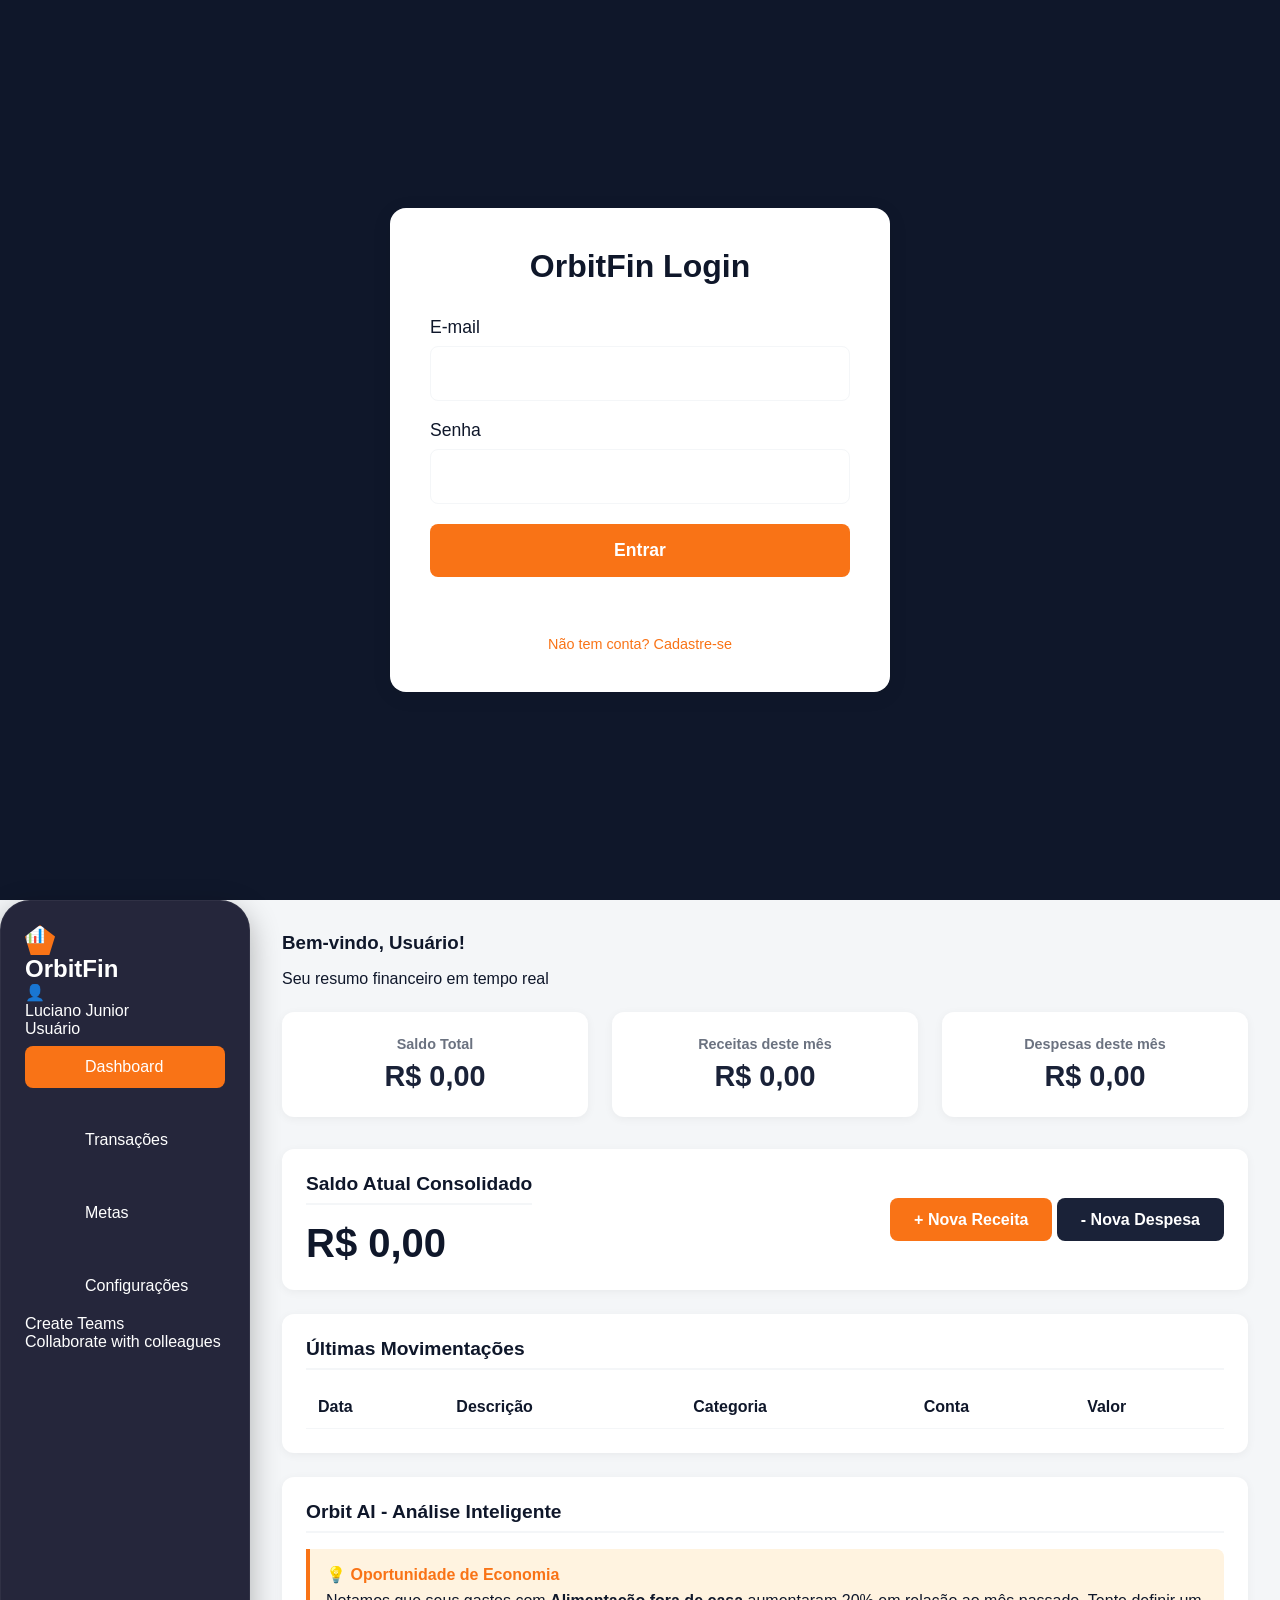
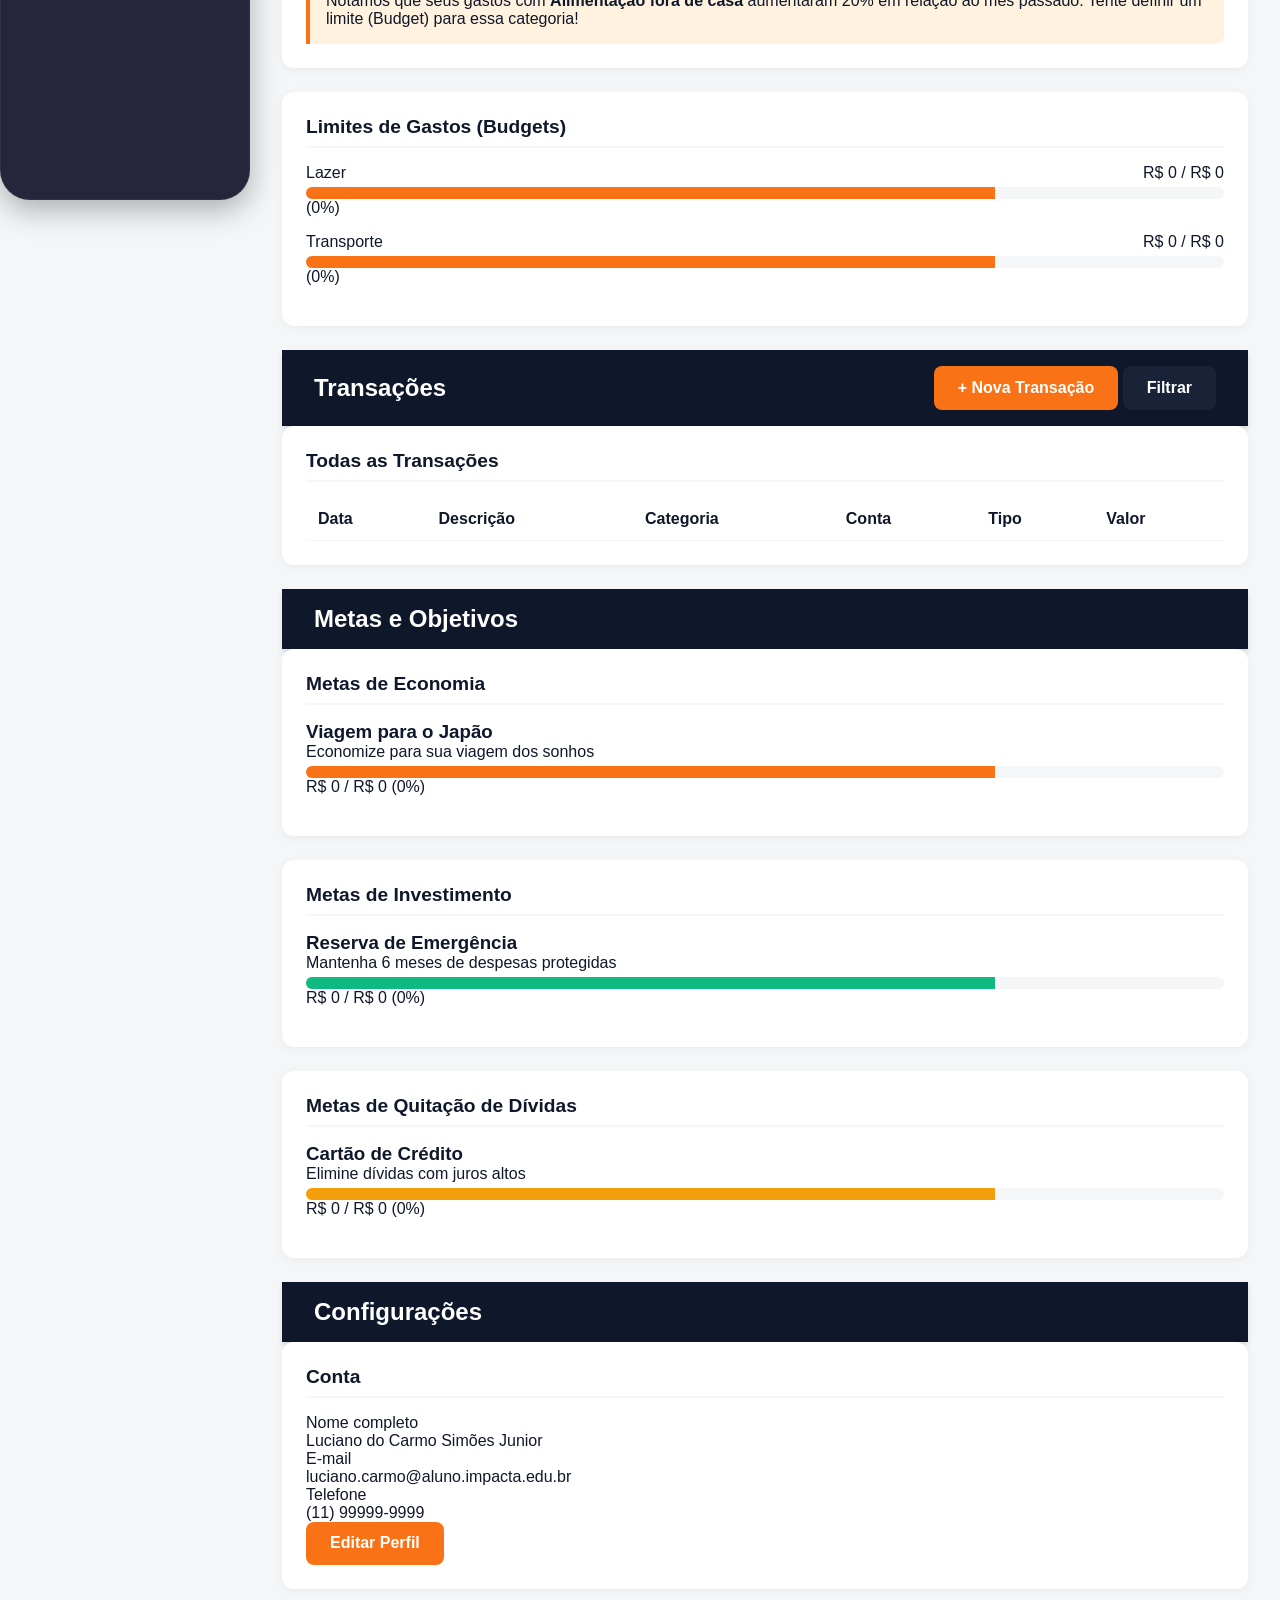
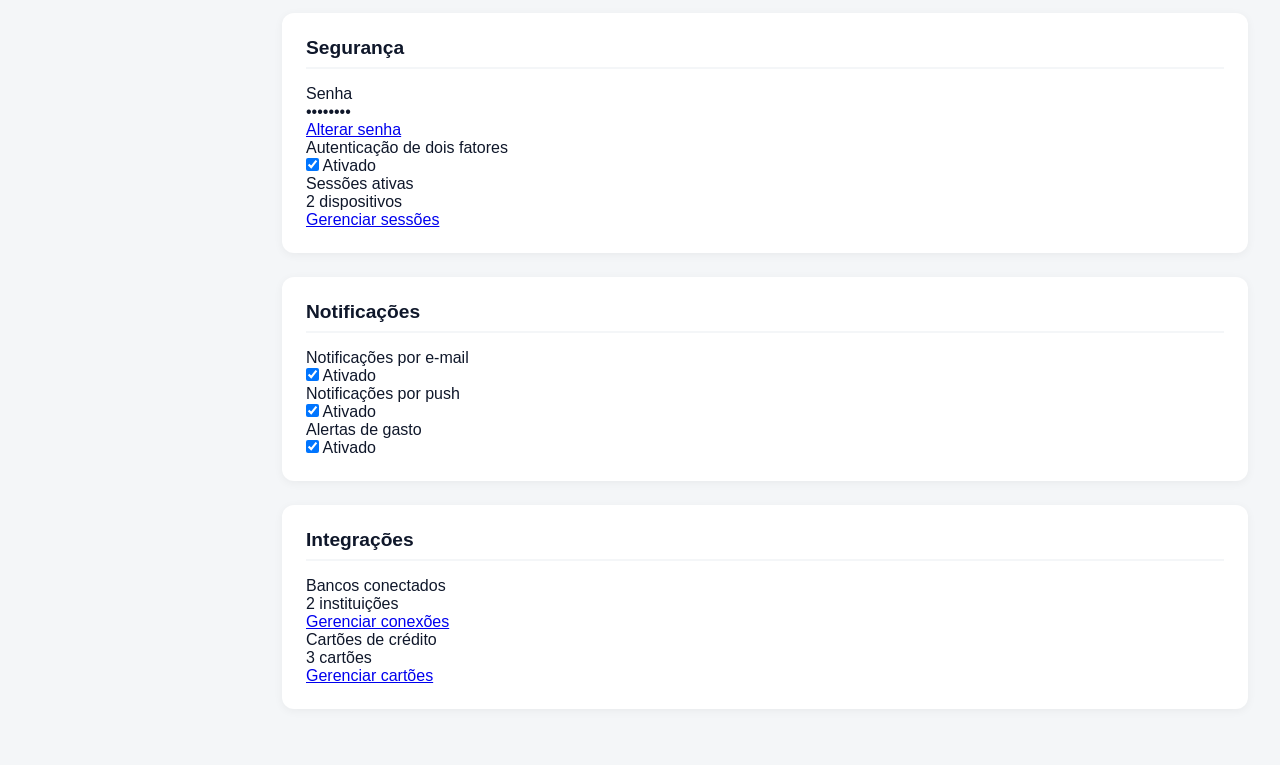
==== commit d98e6c36: "troca de icones" ====
--- a/frontend/index.html
+++ b/frontend/index.html
@@ -3,132 +3,887 @@
 <head>
     <meta charset="UTF-8">
     <meta name="viewport" content="width=device-width, initial-scale=1.0">
-    <title>OrbitFin - Painel</title>
-    <!-- A tag do CSS está apontando para a pasta correta, mesmo que ainda não tenha estilo lá -->
+    <title>OrbitFin - Dashboard Financeiro</title>
+    <link rel="preconnect" href="https://fonts.googleapis.com">
+    <link rel="preconnect" href="https://fonts.gstatic.com" crossorigin>
+    <link href="https://fonts.googleapis.com/css2?family=Inter:wght@300;400;500;600;700&display=swap" rel="stylesheet">
+    <link rel='stylesheet' href='https://cdn-uicons.flaticon.com/2.1.0/uicons-bold-rounded/css/uicons-bold-rounded.css'>
     <link rel="stylesheet" href="css/style.css">
+    <style>
+        /* Enhanced sidebar styles for better visibility */
+        .sidebar-nav ul {
+            padding: 0;
+            margin: 0;
+            list-style: none;
+        }
+        
+        .sidebar-nav li {
+            margin: 0.5rem 0;
+        }
+        
+        .sidebar-nav a {
+            display: flex;
+            align-items: center;
+            padding: 0.75rem 1rem;
+            border-radius: 0.5rem;
+            text-decoration: none;
+            color: inherit;
+            font-weight: 500;
+            transition: all 0.2s ease;
+            gap: 0.75rem;
+        }
+        
+        .sidebar-nav a:hover:not(.active) {
+            background-color: rgba(249, 115, 22, 0.1);
+            color: #f97316;
+        }
+        
+        .sidebar-nav a.active {
+            background-color: #f97316;
+            color: white;
+        }
+        
+        .sidebar-nav a.active:hover {
+            background-color: #ea580c;
+        }
+        
+        /* Icon styling for Flaticon Uicons */
+                .sidebar i, .sidebar .nav-icon {
+                    font-size: 1.1rem;
+                    display: flex;
+                    align-items: center;
+                }
+        
+        /* Responsive adjustments */
+        @media (max-width: 768px) {
+            .sidebar-nav a {
+                padding: 1rem;
+                justify-content: center;
+            }
+            
+            .sidebar-nav a span {
+                display: none;
+            }
+            
+            .sidebar-nav a .nav-icon {
+                min-width: unset;
+            }
+        }
+    </style>
 </head>
 <body>
-
-    <!-- CABEÇALHO SUPERIOR (Substituiu a antiga barra lateral) -->
-    <header class="topbar">
-        <div class="logo-container">
-            <h1>OrbitFin</h1>
+    <!-- Login Screen -->
+    <div id="login-screen" class="auth-screen">
+        <div class="auth-form">
+            <h2>OrbitFin Login</h2>
+            <form id="login-form">
+                <div class="form-group">
+                    <label for="login-email">E-mail</label>
+                    <input type="email" id="login-email" name="email" required>
+                </div>
+                <div class="form-group">
+                    <label for="login-password">Senha</label>
+                    <input type="password" id="login-password" name="password" required>
+                </div>
+                <button type="submit" class="btn">Entrar</button>
+                <div id="login-error" class="error-message"></div>
+                <a href="#" id="show-register" class="switch-link">Não tem conta? Cadastre-se</a>
+            </form>
         </div>
-        
-        <!-- Menu de Navegação -->
-        <nav class="main-nav">
-            <ul>
-                <li><a href="#">Início</a></li>
-                <li><a href="#">Contas</a></li>
-                <li><a href="#">Metas</a></li>
-                <li><a href="#">Configurações</a></li>
-            </ul>
-        </nav>
-
-        <!-- Perfil do Usuário e Novo Projeto -->
-        <div class="user-profile">
-            <span>Luciano Junior</span>
-            <button class="new-project-btn">+ Novo Projeto</button>
+    </div>
+
+    <!-- Register Screen -->
+    <div id="register-screen" class="auth-screen" style="display: none;">
+        <div class="auth-form">
+            <h2>OrbitFin Cadastro</h2>
+            <form id="register-form">
+                <div class="form-group">
+                    <label for="register-name">Nome completo</label>
+                    <input type="text" id="register-name" name="name" required>
+                </div>
+                <div class="form-group">
+                    <label for="register-email">E-mail</label>
+                    <input type="email" id="register-email" name="email" required>
+                </div>
+                <div class="form-group">
+                    <label for="register-password">Senha</label>
+                    <input type="password" id="register-password" name="password" required>
+                </div>
+                <button type="submit" class="btn">Cadastrar</button>
+                <div id="register-error" class="error-message"></div>
+                <a href="#" id="show-login" class="switch-link">Já tem conta? Faça login</a>
+            </form>
         </div>
-    </header>
-
-    <!-- ÁREA PRINCIPAL DO DASHBOARD -->
-    <main class="dashboard-content">
-        
-        <section class="welcome-header">
-            <h2>Bem-vindo, Luciano!</h2>
-            <p>Seu resumo financeiro em tempo real</p>
-        </section>
-
-        <!-- 1. BLOCO DE RESUMOS (Os 3 cards do topo) -->
-        <section class="summary-grid">
-            <div class="card">
-                <h3>Saldo Total</h3>
-                <p>R$ 4.051,70</p>
-            </div>
-            <div class="card">
-                <h3>Receitas deste mês</h3>
-                <p>R$ 4.200,00</p>
-            </div>
-            <div class="card">
-                <h3>Despesas deste mês</h3>
-                <p>R$ 148,30</p>
-            </div>
-        </section>
-
-        <!-- 2. BLOCO DE AÇÃO (Saldo consolidado e botões) -->
-        <section class="action-card">
-            <div>
-                <h3>Saldo Atual Consolidado</h3>
-                <p>R$ 4.051,70</p>
-            </div>
-            <div>
-                <button>+ Nova Receita</button>
-                <button>- Nova Despesa</button>
-            </div>
-        </section>
-
-        <!-- 3. BLOCO INFERIOR (Tabela e Insights) -->
-        <section class="bento-grid">
+    </div>
+
+    <!-- Dashboard Screen -->
+    <div id="dashboard-screen" class="dashboard-screen" style="display: none;">
+        <!-- Sidebar -->
+                <aside class="sidebar">
+                    <!-- Logo -->
+                    <div class="sidebar-logo">
+                        <div class="logo-icon">📊</div>
+                        <div class="logo-text">OrbitFin</div>
+                    </div>
             
-            <!-- Tabela de Movimentações -->
-            <div class="card transactions-card">
-                <h3>Últimas Movimentações</h3>
-                <table>
-                    <thead>
+                    <!-- User Profile -->
+                    <div class="sidebar-profile">
+                        <div class="profile-image">👤</div>
+                        <div class="profile-info">
+                            <div class="profile-name">Luciano Junior</div>
+                            <div class="profile-role">Usuário</div>
+                        </div>
+                    </div>
+            
+                    <!-- Navigation -->
+                                        <nav class="sidebar-nav">
+                                            <ul>
+                                                <li><a href="#" class="nav-link active" data-view="dashboard"><i class="fi fi-br-home nav-icon"></i><span>Dashboard</span></a></li>
+                                                <li><a href="#" class="nav-link" data-view="transactions"><i class="fi fi-br-list nav-icon"></i><span>Transações</span></a></li>
+                                                <li><a href="#" class="nav-link" data-view="goals"><i class="fi fi-br-target nav-icon"></i><span>Metas</span></a></li>
+                                                <li><a href="#" class="nav-link" data-view="settings"><i class="fi fi-br-settings nav-icon"></i><span>Configurações</span></a></li>
+                                            </ul>
+                                        </nav>
+            
+                    <!-- Bottom CTA -->
+                                        <div class="sidebar-cta">
+                                            <div class="cta-icon"><i class="fi fi-br-plus"></i></div>
+                                            <div class="cta-content">
+                                                <div class="cta-title">Create Teams</div>
+                                                <div class="cta-subtitle">Collaborate with colleagues</div>
+                                            </div>
+                                        </div>
+                </aside>
+
+        <!-- Main Content -->
+        <main class="main-content">
+            <!-- Dashboard View -->
+            <section class="view" data-view="dashboard">
+                <!-- Welcome Section -->
+                <section class="welcome-section">
+                    <h1>Bem-vindo, <span id="welcome-user-name">Usuário</span>!</h1>
+                    <p>Seu resumo financeiro em tempo real</p>
+                    <div class="welcome-stats">
+                        <div class="stat-card">
+                            <h3>Saldo Total</h3>
+                            <p class="stat-value" id="welcome-saldo">R$ 0,00</p>
+                        </div>
+                        <div class="stat-card">
+                            <h3>Receitas deste mês</h3>
+                            <p class="stat-value" id="welcome-receitas">R$ 0,00</p>
+                        </div>
+                        <div class="stat-card">
+                            <h3>Despesas deste mês</h3>
+                            <p class="stat-value" id="welcome-despesas">R$ 0,00</p>
+                        </div>
+                    </div>
+                </section>
+
+                <!-- Dashboard Content -->
+                <div class="dashboard-content">
+                    <!-- Saldo e Ações -->
+                    <div class="card balance-section">
+                        <div>
+                            <h2>Saldo Atual Consolidado</h2>
+                            <div class="balance-amount" id="dashboard-saldo">R$ 0,00</div>
+                        </div>
+                        <div class="action-buttons">
+                            <button class="btn" id="btn-nova-receita">+ Nova Receita</button>
+                            <button class="btn secondary" id="btn-nova-despesa">- Nova Despesa</button>
+                        </div>
+                    </div>
+
+                    <!-- Transações Recentes -->
+                    <div class="card">
+                        <h2>Últimas Movimentações</h2>
+                        <table>
+                            <thead>
+                                <tr>
+                                    <th>Data</th>
+                                    <th>Descrição</th>
+                                    <th>Categoria</th>
+                                    <th>Conta</th>
+                                    <th>Valor</th>
+                                </tr>
+                            </thead>
+                            <tbody id="transacoes-tbody">
+                                <!-- Will be populated by JavaScript -->
+                            </tbody>
+                        </table>
+                    </div>
+                </div>
+
+                <!-- Sidebar Widgets -->
+                <aside class="sidebar-widgets">
+                    <!-- Insights da IA -->
+                    <div class="card">
+                        <h2>Orbit AI - Análise Inteligente</h2>
+                        <div class="ai-insight">
+                            <h3>💡 Oportunidade de Economia</h3>
+                            <p>Notamos que seus gastos com <strong>Alimentação fora de casa</strong> aumentaram 20% em relação ao mês passado. Tente definir um limite (Budget) para essa categoria!</p>
+                        </div>
+                    </div>
+
+                    <!-- Limites de Gastos -->
+                    <div class="card">
+                        <h2>Limites de Gastos (Budgets)</h2>
+                        <div class="goal-item">
+                            <div style="display: flex; justify-content: space-between;">
+                                <span>Lazer</span>
+                                <span id="budget-lazer-amount">R$ 0 / R$ 0</span>
+                            </div>
+                            <div class="progress-bar-container">
+                                <div class="progress-bar" id="budget-lazer-bar"></div>
+                            </div>
+                            <div class="goal-progress" id="budget-lazer-percent">(0%)</div>
+                        </div>
+                        <div class="goal-item">
+                            <div style="display: flex; justify-content: space-between;">
+                                <span>Transporte</span>
+                                <span id="budget-transporte-amount">R$ 0 / R$ 0</span>
+                            </div>
+                            <div class="progress-bar-container">
+                                <div class="progress-bar" id="budget-transporte-bar"></div>
+                            </div>
+                            <div class="goal-progress" id="budget-transporte-percent">(0%)</div>
+                        </div>
+                    </div>
+                </aside>
+            </section>
+
+            <!-- Transactions View -->
+            <section class="view" data-view="transactions">
+                <header class="view-header">
+                    <h1>Transações</h1>
+                    <div class="view-actions">
+                        <button class="btn" id="btn-add-transaction">+ Nova Transação</button>
+                        <button class="btn secondary" id="btn-filter-transactions">Filtrar</button>
+                    </div>
+                </header>
+
+                <div class="card">
+                    <h2>Todas as Transações</h2>
+                    <table>
+                        <thead>
+                            <tr>
+                                <th>Data</th>
+                                <th>Descrição</th>
+                                <th>Categoria</th>
+                                <th>Conta</th>
+                                <th>Tipo</th>
+                                <th>Valor</th>
+                            </tr>
+                        </thead>
+                        <tbody id="all-transactions-tbody">
+                            <!-- Will be populated by JavaScript -->
+                        </tbody>
+                    </table>
+                </div>
+            </section>
+
+            <!-- Goals View -->
+            <section class="view" data-view="goals">
+                <header class="view-header">
+                    <h1>Metas e Objetivos</h1>
+                </header>
+
+                <div class="goals-grid">
+                    <div class="card">
+                        <h2>Metas de Economia</h2>
+                        <div class="goal-item">
+                            <h3>Viagem para o Japão</h3>
+                            <p>Economize para sua viagem dos sonhos</p>
+                            <div class="progress-bar-container">
+                                <div class="progress-bar" id="goal-japao-bar" style="background-color: var(--vermelho-marte);"></div>
+                            </div>
+                            <div class="goal-progress">
+                                <span id="goal-japao-current">R$ 0</span> / <span id="goal-japao-target">R$ 0</span>
+                                <span id="goal-japao-percent">(0%)</span>
+                            </div>
+                        </div>
+                    </div>
+
+                    <div class="card">
+                        <h2>Metas de Investimento</h2>
+                        <div class="goal-item">
+                            <h3>Reserva de Emergência</h3>
+                            <p>Mantenha 6 meses de despesas protegidas</p>
+                            <div class="progress-bar-container">
+                                <div class="progress-bar" id="goal-emergencia-bar" style="background-color: #10B981;"></div>
+                            </div>
+                            <div class="goal-progress">
+                                <span id="goal-emergencia-current">R$ 0</span> / <span id="goal-emergencia-target">R$ 0</span>
+                                <span id="goal-emergencia-percent">(0%)</span>
+                            </div>
+                        </div>
+                    </div>
+
+                    <div class="card">
+                        <h2>Metas de Quitação de Dívidas</h2>
+                        <div class="goal-item">
+                            <h3>Cartão de Crédito</h3>
+                            <p>Elimine dívidas com juros altos</p>
+                            <div class="progress-bar-container">
+                                <div class="progress-bar" id="goal-divida-bar" style="background-color: #F59E0B;"></div>
+                            </div>
+                            <div class="goal-progress">
+                                <span id="goal-divida-current">R$ 0</span> / <span id="goal-divida-target">R$ 0</span>
+                                <span id="goal-divida-percent">(0%)</span>
+                            </div>
+                        </div>
+                    </div>
+                </div>
+            </section>
+
+            <!-- Settings View -->
+            <section class="view" data-view="settings">
+                <header class="view-header">
+                    <h1>Configurações</h1>
+                </header>
+
+                <div class="settings-grid">
+                    <div class="card">
+                        <h2>Conta</h2>
+                        <div class="setting-item">
+                            <div class="setting-label">Nome completo</div>
+                            <div class="setting-value" id="profile-name">Luciano do Carmo Simões Junior</div>
+                        </div>
+                        <div class="setting-item">
+                            <div class="setting-label">E-mail</div>
+                            <div class="setting-value" id="profile-email">luciano.carmo@aluno.impacta.edu.br</div>
+                        </div>
+                        <div class="setting-item">
+                            <div class="setting-label">Telefone</div>
+                            <div class="setting-value" id="profile-phone">(11) 99999-9999</div>
+                        </div>
+                        <button class="btn btn-block" id="btn-edit-profile">Editar Perfil</button>
+                    </div>
+
+                    <div class="card">
+                        <h2>Segurança</h2>
+                        <div class="setting-item">
+                            <div class="setting-label">Senha</div>
+                            <div class="setting-value">••••••••</div>
+                            <a href="#" class="setting-link">Alterar senha</a>
+                        </div>
+                        <div class="setting-item">
+                            <div class="setting-label">Autenticação de dois fatores</div>
+                            <div class="setting-value">
+                                <label class="switch">
+                                    <input type="checkbox" id="2fa-toggle" checked>
+                                    <span class="slider"></span>
+                                </label>
+                                <span id="2fa-status">Ativado</span>
+                            </div>
+                        </div>
+                        <div class="setting-item">
+                            <div class="setting-label">Sessões ativas</div>
+                            <div class="setting-value" id="active-sessions">2 dispositivos</div>
+                            <a href="#" class="setting-link">Gerenciar sessões</a>
+                        </div>
+                    </div>
+
+                    <div class="card">
+                        <h2>Notificações</h2>
+                        <div class="setting-item">
+                            <div class="setting-label">Notificações por e-mail</div>
+                            <div class="setting-value">
+                                <label class="switch">
+                                    <input type="checkbox" id="email-notif-toggle" checked>
+                                    <span class="slider"></span>
+                                </label>
+                                <span id="email-notif-status">Ativado</span>
+                            </div>
+                        </div>
+                        <div class="setting-item">
+                            <div class="setting-label">Notificações por push</div>
+                            <div class="setting-value">
+                                <label class="switch">
+                                    <input type="checkbox" id="push-notif-toggle" checked>
+                                    <span class="slider"></span>
+                                </label>
+                                <span id="push-notif-status">Ativado</span>
+                            </div>
+                        </div>
+                        <div class="setting-item">
+                            <div class="setting-label">Alertas de gasto</div>
+                            <div class="setting-value">
+                                <label class="switch">
+                                    <input type="checkbox" id="spend-alert-toggle" checked>
+                                    <span class="slider"></span>
+                                </label>
+                                <span id="spend-alert-status">Ativado</span>
+                            </div>
+                        </div>
+                    </div>
+
+                    <div class="card">
+                        <h2>Integrações</h2>
+                        <div class="setting-item">
+                            <div class="setting-label">Bancos conectados</div>
+                            <div class="setting-value" id="connected-banks">2 instituições</div>
+                            <a href="#" class="setting-link">Gerenciar conexões</a>
+                        </div>
+                        <div class="setting-item">
+                            <div class="setting-label">Cartões de crédito</div>
+                            <div class="setting-value" id="credit-cards">3 cartões</div>
+                            <a href="#" class="setting-link">Gerenciar cartões</a>
+                        </div>
+                    </div>
+                </div>
+            </section>
+        </main>
+    </div>
+
+    <script>
+        // Simple data fetching for local testing
+        let token = localStorage.getItem('orbitfin_token');
+        let currentView = 'dashboard';
+        let userName = localStorage.getItem('orbitfin_user_name') || 'Usuário';
+
+        // Função para formatar valor monetário em português do Brasil
+        function formatCurrency(value) {
+            if (value === null || value === undefined) return 'R$ 0,00';
+            return `R$ ${Math.abs(value).toLocaleString('pt-BR', {minimumFractionDigits: 2, maximumFractionDigits: 2})}`;
+        }
+
+        async function loadData() {
+            try {
+                const headers = {};
+                if (token) {
+                    headers['Authorization'] = `Bearer ${token}`;
+                }
+
+                // Try to fetch from local backend (adjust endpoints as needed)
+                const [saldoResponse, transacoesResponse, insightsResponse, budgetsResponse, goalsResponse] = await Promise.all([
+                    fetch('http://localhost:5000/api/saldo', { headers }).then(r => r.json()),
+                    fetch('http://localhost:5000/api/transacoes', { headers }).then(r => r.json()),
+                    fetch('http://localhost:5000/api/insights', { headers }).then(r => r.json()),
+                    fetch('http://localhost:5000/api/budgets', { headers }).then(r => r.json()),
+                    fetch('http://localhost:5000/api/goals', { headers }).then(r => r.json())
+                ]);
+
+                // Update user name if available
+                if (saldoResponse.userName) {
+                    userName = saldoResponse.userName;
+                    localStorage.setItem('orbitfin_user_name', userName);
+                    document.getElementById('welcome-user-name').textContent = userName;
+                    document.getElementById('profile-name').textContent = userName;
+                }
+
+                // Update saldo
+                const saldoElements = document.querySelectorAll('#dashboard-saldo, #welcome-saldo');
+                if (saldoResponse.valor !== undefined) {
+                    const formattedSaldo = formatCurrency(saldoResponse.valor);
+                    saldoElements.forEach(el => {
+                        el.textContent = formattedSaldo;
+                    });
+                }
+
+                // Update welcome stats
+                document.getElementById('welcome-receitas').textContent = formatCurrency(saldoResponse.receitasMensais || 0);
+                document.getElementById('welcome-despesas').textContent = formatCurrency(saldoResponse.despesasMensais || 0);
+
+                // Update transacoes table
+                const tbody = document.querySelector('#transacoes-tbody');
+                if (tbody && Array.isArray(transacoesResponse)) {
+                    tbody.innerHTML = transacoesResponse.map(t => `
                         <tr>
-                            <th>Data</th>
-                            <th>Descrição</th>
-                            <th>Categoria</th>
-                            <th>Conta</th>
-                            <th>Valor</th>
+                            <td>${t.data}</td>
+                            <td>${t.descricao}</td>
+                            <td>${t.categoria}</td>
+                            <td>${t.conta}</td>
+                            <td class="${t.tipo === 'despesa' ? 'expense' : 'income'}">
+                                ${t.tipo === 'despesa' ? '- R$' : '+ R$'} ${formatCurrency(t.valor)}
+                            </td>
                         </tr>
-                    </thead>
-                    <tbody>
+                    `).join('');
+                }
+
+                // Update insights
+                const insightElement = document.querySelector('.ai-insight p');
+                if (insightElement && insightsResponse.texto) {
+                    insightElement.innerHTML = insightsResponse.texto;
+                }
+
+                // Update budgets
+                const budgetContainers = document.querySelectorAll('.progress-bar-container');
+                if (budgetContainers.length >= 2 && Array.isArray(budgetsResponse)) {
+                    budgetsResponse.forEach((b, index) => {
+                        if (budgetContainers[index]) {
+                            const bar = budgetContainers[index].querySelector('.progress-bar');
+                            const amountSpan = budgetContainers[index].previousElementSibling.querySelector('span:nth-child(2)');
+                            const percentSpan = budgetContainers[index].nextElementSibling;
+                            if (bar && amountSpan && percentSpan) {
+                                bar.style.width = b.percentual + '%';
+                                amountSpan.textContent = `R$ ${formatCurrency(b.gastoAtual)} / R$ ${formatCurrency(b.limite)}`;
+                                percentSpan.textContent = `(${b.percentual}%)`;
+                                
+                                // Set color based on percentage
+                                if (b.percentual >= 90) {
+                                    bar.style.backgroundColor = '#DC2626'; // vermelho para quase estourado
+                                } else if (b.percentual >= 70) {
+                                    bar.style.backgroundColor = '#D97706'; // amarelo para atenção
+                                } else {
+                                    bar.style.backgroundColor = '#16A34A'; // verde para OK
+                                }
+                            }
+                        }
+                    });
+                }
+
+                // Update all transactions table
+                const allTbody = document.querySelector('#all-transactions-tbody');
+                if (allTbody && Array.isArray(transacoesResponse)) {
+                    allTbody.innerHTML = transacoesResponse.map(t => `
                         <tr>
-                            <td>12/10/2026</td>
-                            <td>Mercado Livre</td>
-                            <td>Compras</td>
-                            <td>Nubank</td>
-                            <td>- R$ 89,90</td>
+                            <td>${t.data}</td>
+                            <td>${t.descricao}</td>
+                            <td>${t.categoria}</td>
+                            <td>${t.conta}</td>
+                            <td class="badge ${t.tipo === 'despesa' ? 'expense' : 'income'}">
+                                ${t.tipo === 'despesa' ? 'Despesa' : 'Receita'}
+                            </td>
+                            <td class="${t.tipo === 'despesa' ? 'expense' : 'income'}">
+                                ${t.tipo === 'despesa' ? '- R$' : '+ R$'} ${formatCurrency(t.valor)}
+                            </td>
                         </tr>
-                        <tr>
-                            <td>10/10/2026</td>
-                            <td>Salário</td>
-                            <td>Receita</td>
-                            <td>Itaú</td>
-                            <td>+ R$ 3.200,00</td>
-                        </tr>
-                        <tr>
-                            <td>08/10/2026</td>
-                            <td>Uber</td>
-                            <td>Transporte</td>
-                            <td>Nubank</td>
-                            <td>- R$ 25,50</td>
-                        </tr>
-                    </tbody>
-                </table>
-            </div>
-
-            <!-- Orbit AI e Budgets -->
-            <div class="side-content">
-                <div class="card ai-insights">
-                    <h3>Orbit AI - Análise Inteligente</h3>
-                    <p>💡 <strong>Oportunidade de Economia:</strong> Notamos que seus gastos com Alimentação fora de casa aumentaram 20% em relação ao mês passado. Tente definir um limite (Budget) para essa categoria!</p>
-                </div>
-
-                <div class="card budgets">
-                    <h3>Limites de Gastos (Budgets)</h3>
-                    <ul>
-                        <li>Lazer: R$ 750,00 / R$ 1.000,00</li>
-                        <li>Transporte: R$ 200,00 / R$ 400,00</li>
-                    </ul>
-                </div>
-            </div>
-
-        </section>
-
-    </main>
-
+                    `).join('');
+                }
+
+                // Update goals
+                if (Array.isArray(goalsResponse)) {
+                    goalsResponse.forEach(goal => {
+                        const percent = goal.target > 0 ? Math.min(100, Math.round((goal.current / goal.target) * 100)) : 0;
+                        
+                        // Update based on goal name/description
+                        if (goal.descricao && goal.descricao.includes('Viagem para o Japão')) {
+                            document.getElementById('goal-japao-current').textContent = formatCurrency(goal.current);
+                            document.getElementById('goal-japao-target').textContent = formatCurrency(goal.target);
+                            document.getElementById('goal-japao-percent').textContent = `(${percent}%)`;
+                            document.getElementById('goal-japao-bar').style.width = percent + '%';
+                        } else if (goal.descricao && goal.descricao.includes('Reserva de Emergência')) {
+                            document.getElementById('goal-emergencia-current').textContent = formatCurrency(goal.current);
+                            document.getElementById('goal-emergencia-target').textContent = formatCurrency(goal.target);
+                            document.getElementById('goal-emergencia-percent').textContent = `(${percent}%)`;
+                            document.getElementById('goal-emergencia-bar').style.width = percent + '%';
+                        } else if (goal.descricao && goal.descricao.includes('Cartão de Crédito')) {
+                            document.getElementById('goal-divida-current').textContent = formatCurrency(goal.current);
+                            document.getElementById('goal-divida-target').textContent = formatCurrency(goal.target);
+                            document.getElementById('goal-divida-percent').textContent = `(${percent}%)`;
+                            document.getElementById('goal-divida-bar').style.width = percent + '%';
+                        }
+                    });
+                }
+
+            } catch (error) {
+                console.warn('Backend not available, using placeholder data:', error);
+                // Keep placeholder data as is, but make it more realistic
+                loadPlaceholderData();
+            }
+        }
+
+        function loadPlaceholderData() {
+            // More realistic placeholder data
+            const placeholderName = localStorage.getItem('orbitfin_user_name') || 'Usuário';
+            document.getElementById('welcome-user-name').textContent = placeholderName;
+            document.getElementById('profile-name').textContent = placeholderName;
+
+            // Sample transactions for placeholder
+            const sampleTransacoes = [
+                { data: '12/10/2026', descricao: 'Mercado Livre', categoria: 'Compras', conta: 'Nubank', tipo: 'despesa', valor: -89.90 },
+                { data: '10/10/2026', descricao: 'Salário', categoria: 'Receita', conta: 'Itaú', tipo: 'receita', valor: 3200.00 },
+                { data: '08/10/2026', descricao: 'Uber', categoria: 'Transporte', conta: 'Nubank', tipo: 'despesa', valor: -25.50 },
+                { data: '05/10/2026', descricao: 'Netflix', categoria: 'Assinaturas', conta: 'Nubank', tipo: 'despesa', valor: -32.90 },
+                { data: '01/10/2026', descricao: 'Depósito Inicial', categoria: 'Transferência', conta: 'Itaú', tipo: 'receita', valor: 1000.00 }
+            ];
+
+            // Update saldo
+            const totalSaldo = sampleTransacoes.reduce((sum, t) => sum + t.valor, 0);
+            const totalReceitas = sampleTransacoes
+                .filter(t => t.tipo === 'receita')
+                .reduce((sum, t) => sum + t.valor, 0);
+            const totalDespesas = sampleTransacoes
+                .filter(t => t.tipo === 'despesa')
+                .reduce((sum, t) => sum + Math.abs(t.valor), 0);
+
+            document.querySelectorAll('#dashboard-saldo, #welcome-saldo').forEach(el => {
+                el.textContent = formatCurrency(totalSaldo);
+            });
+            document.getElementById('welcome-receitas').textContent = formatCurrency(totalReceitas);
+            document.getElementById('welcome-despesas').textContent = formatCurrency(totalDespesas);
+
+            // Update recent transactions
+            const tbody = document.querySelector('#transacoes-tbody');
+            if (tbody) {
+                tbody.innerHTML = sampleTransacoes.map(t => `
+                    <tr>
+                        <td>${t.data}</td>
+                        <td>${t.descricao}</td>
+                        <td>${t.categoria}</td>
+                        <td>${t.conta}</td>
+                        <td class="${t.tipo === 'despesa' ? 'expense' : 'income'}">
+                            ${t.tipo === 'despesa' ? '- R$' : '+ R$'} ${formatCurrency(t.valor)}
+                        </td>
+                    </tr>
+                `).join('');
+            }
+
+            // Update all transactions
+            const allTbody = document.querySelector('#all-transactions-tbody');
+            if (allTbody) {
+                allTbody.innerHTML = sampleTransacoes.map(t => `
+                    <tr>
+                        <td>${t.data}</td>
+                        <td>${t.descricao}</td>
+                        <td>${t.categoria}</td>
+                        <td>${t.conta}</td>
+                        <td class="badge ${t.tipo === 'despesa' ? 'expense' : 'income'}">
+                            ${t.tipo === 'despesa' ? 'Despesa' : 'Receita'}
+                        </td>
+                        <td class="${t.tipo === 'despesa' ? 'expense' : 'income'}">
+                            ${t.tipo === 'despesa' ? '- R$' : '+ R$'} ${formatCurrency(t.valor)}
+                        </td>
+                    </tr>
+                `).join('');
+            }
+
+            // Update budgets with sample data
+            const sampleBudgets = [
+                { categoria: 'Lazer', gastoAtual: 450, limite: 1000, percentual: 45 },
+                { categoria: 'Transporte', gastoAtual: 180, limite: 400, percentual: 45 }
+            ];
+
+            sampleBudgets.forEach((b, index) => {
+                const container = document.querySelectorAll('.progress-bar-container')[index];
+                if (container) {
+                    const bar = container.querySelector('.progress-bar');
+                    const amountSpan = container.previousElementSibling.querySelector('span:nth-child(2)');
+                    const percentSpan = container.nextElementSibling;
+                    if (bar && amountSpan && percentSpan) {
+                        bar.style.width = b.percentual + '%';
+                        amountSpan.textContent = `R$ ${formatCurrency(b.gastoAtual)} / R$ ${formatCurrency(b.limite)}`;
+                        percentSpan.textContent = `(${b.percentual}%)`;
+                        
+                        // Set color based on percentage
+                        if (b.percentual >= 90) {
+                            bar.style.backgroundColor = '#DC2626';
+                        } else if (b.percentual >= 70) {
+                            bar.style.backgroundColor = '#D97706';
+                        } else {
+                            bar.style.backgroundColor = '#16A34A';
+                        }
+                    }
+                }
+            });
+
+            // Update goals with sample data
+            const sampleGoals = [
+                { nome: 'Viagem para o Japão', current: 1500, target: 5000 },
+                { nome: 'Reserva de Emergência', current: 8000, target: 15000 },
+                { nome: 'Cartão de Crédito', current: 1200, target: 3000 } // dívida a ser paga
+            ];
+
+            sampleGoals.forEach(goal => {
+                const percent = goal.target > 0 ? Math.min(100, Math.round((goal.current / goal.target) * 100)) : 0;
+                
+                if (goal.nome === 'Viagem para o Japão') {
+                    document.getElementById('goal-japao-current').textContent = formatCurrency(goal.current);
+                    document.getElementById('goal-japao-target').textContent = formatCurrency(goal.target);
+                    document.getElementById('goal-japao-percent').textContent = `(${percent}%)`;
+                    document.getElementById('goal-japao-bar').style.width = percent + '%';
+                } else if (goal.nome === 'Reserva de Emergência') {
+                    document.getElementById('goal-emergencia-current').textContent = formatCurrency(goal.current);
+                    document.getElementById('goal-emergencia-target').textContent = formatCurrency(goal.target);
+                    document.getElementById('goal-emergencia-percent').textContent = `(${percent}%)`;
+                    document.getElementById('goal-emergencia-bar').style.width = percent + '%';
+                } else if (goal.nome === 'Cartão de Crédito') {
+                    document.getElementById('goal-divida-current').textContent = formatCurrency(goal.current);
+                    document.getElementById('goal-divida-target').textContent = formatCurrency(goal.target);
+                    document.getElementById('goal-divida-percent').textContent = `(${percent}%)`;
+                    document.getElementById('goal-divida-bar').style.width = percent + '%';
+                }
+            });
+        }
+
+        // View switching
+        function showView(viewName) {
+            // Hide all views
+            document.querySelectorAll('.view').forEach(el => {
+                el.style.display = el.dataset.view === viewName ? 'block' : 'none';
+            });
+
+            // Update active nav link
+            document.querySelectorAll('.nav-link').forEach(link => {
+                link.classList.toggle('active', link.dataset.view === viewName);
+            });
+
+            currentView = viewName;
+        }
+
+        // Load data when DOM is ready
+        document.addEventListener('DOMContentLoaded', () => {
+            const loginScreen = document.getElementById('login-screen');
+            const registerScreen = document.getElementById('register-screen');
+            const dashboardScreen = document.getElementById('dashboard-screen');
+
+            if (token) {
+                loginScreen.style.display = 'none';
+                registerScreen.style.display = 'none';
+                dashboardScreen.style.display = 'block';
+                loadData();
+                showView('dashboard');
+            } else {
+                loginScreen.style.display = 'flex';
+                registerScreen.style.display = 'none';
+                dashboardScreen.style.display = 'none';
+            }
+
+            // Show register screen
+            document.getElementById('show-register').addEventListener('click', (e) => {
+                e.preventDefault();
+                loginScreen.style.display = 'none';
+                registerScreen.style.display = 'flex';
+            });
+
+            // Show login screen
+            document.getElementById('show-login').addEventListener('click', (e) => {
+                e.preventDefault();
+                registerScreen.style.display = 'none';
+                loginScreen.style.display = 'flex';
+            });
+
+            // Login form handler
+            const loginForm = document.getElementById('login-form');
+            loginForm.addEventListener('submit', async (e) => {
+                e.preventForce();
+                const email = document.getElementById('login-email').value;
+                const password = document.getElementById('login-password').value;
+                const errorDiv = document.getElementById('login-error');
+                errorDiv.textContent = '';
+
+                try {
+                    const response = await fetch('http://localhost:5000/api/login', {
+                        method: 'POST',
+                        headers: {
+                            'Content-Type': 'application/json'
+                        },
+                        body: JSON.stringify({ email, password })
+                    });
+
+                    if (!response.ok) {
+                        throw new Error('Login failed');
+                    }
+
+                    const data = await response.json();
+                    token = data.access_token;
+                    localStorage.setItem('orbitfin_token', token);
+                    if (data.userName) {
+                        localStorage.setItem('orbitfin_user_name', data.userName);
+                    }
+
+                    // Switch to dashboard
+                    loginScreen.style.display = 'none';
+                    registerScreen.style.display = 'none';
+                    document.getElementById('dashboard-screen').style.display = 'block';
+                    loadData();
+                    showView('dashboard');
+                } catch (error) {
+                    errorDiv.textContent = 'E-mail ou senha inválidos';
+                }
+            });
+
+            // Register form handler
+            const registerForm = document.getElementById('register-form');
+            registerForm.addEventListener('submit', async (e) => {
+                e.preventDefault();
+                const name = document.getElementById('register-name').value;
+                const email = document.getElementById('register-email').value;
+                const password = document.getElementById('register-password').value;
+                const errorDiv = document.getElementById('register-error');
+                errorDiv.textContent = '';
+
+                try {
+                    const response = await fetch('http://localhost:5000/api/register', {
+                        method: 'POST',
+                        headers: {
+                            'Content-Type': 'application/json'
+                        },
+                        body: JSON.stringify({ name, email, password })
+                    });
+
+                    if (!response.ok) {
+                        throw new Error('Registration failed');
+                    }
+
+                    const data = await response.json();
+                    token = data.access_token;
+                    localStorage.setItem('orbitfin_token', token);
+                    if (data.userName) {
+                        localStorage.setItem('orbitfin_user_name', data.userName);
+                    }
+
+                    // Switch to dashboard
+                    registerScreen.style.display = 'none';
+                    loginScreen.style.display = 'none';
+                    document.getElementById('dashboard-screen').style.display = 'block';
+                    loadData();
+                    showView('dashboard');
+                } catch (error) {
+                    errorDiv.textContent = 'Erro ao cadastrar. Tente novamente.';
+                }
+            });
+
+            // Button functionality
+            document.getElementById('btn-nova-receita').addEventListener('click', () => {
+                alert('Funcionalidade de Nova Receita em desenvolvimento!\\nEsta tela permitiria adicionar uma nova receita.');
+            });
+
+            document.getElementById('btn-nova-despesa').addEventListener('click', () => {
+                alert('Funcionalidade de Nova Despesa em desenvolvimento!\\nEsta tela permitiria adicionar uma nova despesa.');
+            });
+
+            document.getElementById('btn-add-transaction').addEventListener('click', () => {
+                alert('Funcionalidade de Nova Transação em desenvolvimento!\\nEsta tela permitiria adicionar uma nova transação.');
+            });
+
+            document.getElementById('btn-filter-transactions').addEventListener('click', () => {
+                alert('Funcionalidade de Filtro de Transações em desenvolvimento!\\nEsta tela permitiria filtrar transações por período, categoria, etc.');
+            });
+
+            document.getElementById('btn-edit-profile').addEventListener('click', () => {
+                alert('Funcionalidade de Editar Perfil em desenvolvimento!\\nEsta tela permitiria editar suas informações de conta.');
+            });
+
+            // Sidebar navigation
+            document.querySelectorAll('.nav-link').forEach(link => {
+                link.addEventListener('click', (e) => {
+                    e.preventDefault();
+                    const view = link.dataset.view;
+                    showView(view);
+                });
+            });
+
+            // 2FA toggle
+            document.getElementById('2fa-toggle').addEventListener('change', (e) => {
+                document.getElementById('2fa-status').textContent = e.target.checked ? 'Ativado' : 'Desativado';
+            });
+
+            // Email notifications toggle
+            document.getElementById('email-notif-toggle').addEventListener('change', (e) => {
+                document.getElementById('email-notif-status').textContent = e.target.checked ? 'Ativado' : 'Desativado';
+            });
+
+            // Push notifications toggle
+            document.getElementById('push-notif-toggle').addEventListener('change', (e) => {
+                document.getElementById('push-notif-status').textContent = e.target.checked ? 'Ativado' : 'Desativado';
+            });
+
+            // Spend alerts toggle
+            document.getElementById('spend-alert-toggle').addEventListener('change', (e) => {
+                document.getElementById('spend-alert-status').textContent = e.target.checked ? 'Ativado' : 'Desativado';
+            });
+        });
+    </script>
 </body>
 </html>
--- a/frontend/css/style.css
+++ b/frontend/css/style.css
@@ -1,6 +1,22 @@
-/* =========================================
-   1. RESET & BASE (A fundação do visual)
-   ========================================= */
+/* Paleta de Cores e Guia Visual baseada no Documento */
+:root {
+    --vermelho-marte: #f97316; /* Botões, Destaques, Alertas, IA */
+    --azul-marinho: #0f172a;   /* Cabeçalhos, Menus, Textos principais */
+    --cinza-claro: #F4F6F8;    /* Fundo, Leitura limpa */
+    --branco: #FFFFFF;         /* Fundo dos Cards */
+    --verde-positivo: #2E7D32; /* Para receitas */
+    /* Dark Sidebar Theme */
+    --sidebar-bg: #25263B; /* Dark blue/purple */
+    --sidebar-bg-light: #1E1F30; /* Even darker variant */
+    --sidebar-text: #FFFFFF;
+    --sidebar-text-muted: rgba(255, 255, 255, 0.7);
+    --sidebar-active-bg: rgba(249, 115, 22, 0.2); /* Semi-transparent orange */
+    --sidebar-active-border: #f97316; /* Orange */
+    --sidebar-gradient-start: #3b82f6; /* Vibrant blue */
+    --sidebar-gradient-end: #8b5cf6; /* Brilliant purple */
+    --sidebar-radius: 30px;
+}
+
 * {
     margin: 0;
     padding: 0;
@@ -9,246 +25,474 @@
 }
 
 body {
-    background-color: #F4F6F8; /* Fundo cinza bem claro para contraste */
-    color: #1A2238; /* Azul marinho muito escuro para os textos principais */
-}
-
-/* =========================================
-   2. CABEÇALHO (O novo menu no topo)
-   ========================================= */
-.topbar {
+    margin: 0;
+    padding: 0;
+    box-sizing: border-box;
+    font-family: 'Segoe UI', Tahoma, Geneva, Verdana, sans-serif;
+    background-color: var(--cinza-claro);
+    color: var(--azul-marinho);
+}
+
+/* Auth Screens (Login & Register) */
+.auth-screen {
+    display: flex;
+    justify-content: center;
+    align-items: center;
+    min-height: 100vh;
+    background-color: var(--azul-marinho);
+    background-image: 
+        radial-gradient(circle at 1% 2%, #fff 0.5px, transparent 0.5px),
+        radial-gradient(circle at 3% 5%, #fff 1px, transparent 1px),
+        radial-gradient(circle at 5% 1%, #fff 0.5px, transparent 0.5px),
+        radial-gradient(circle at 7% 8%, #fff 0.8px, transparent 0.8px),
+        radial-gradient(circle at 9% 3%, #fff 1.2px, transparent 1.2px),
+        radial-gradient(circle at 11% 10%, #fff 0.5px, transparent 0.5px),
+        radial-gradient(circle at 13% 15%, #fff 1px, transparent 1px),
+        radial-gradient(circle at 15% 5%, #fff 0.5px, transparent 0.5px),
+        radial-gradient(circle at 17% 20%, #fff 0.8px, transient 0.8px),
+        radial-gradient(circle at 19% 8%, #fff 1px, transient 1px),
+        radial-gradient(circle at 21% 3%, #fff 0.5px, transient 0.5px),
+        radial-gradient(circle at 23% 25%, #fff 1.2px, transient 1.2px),
+        radial-gradient(circle at 25% 12%, #fff 0.8px, transient 0.8px),
+        radial-gradient(circle at 27% 5%, #fff 1px, transient 1px),
+        radial-gradient(circle at 29% 18%, #fff 0.5px, transient 0.5px),
+        radial-gradient(circle at 31% 22%, #fff 0.8px, transient 0.8px),
+        radial-gradient(circle at 33% 8%, #fff 1px, transient 1px),
+        radial-gradient(circle at 35% 25%, #fff 0.5px, transient 0.5px),
+        radial-gradient(circle at 37% 10%, #fff 1.2px, transient 1.2px),
+        radial-gradient(circle at 39% 30%, #fff 0.8px, transient 0.8px),
+        radial-gradient(circle at 41% 5%, #fff 0.5px, transient 0.5px),
+        radial-gradient(circle at 43% 15%, #fff 1px, transient 1px),
+        radial-gradient(circle at 45% 22%, #fff 0.8px, transient 0.8px),
+        radial-gradient(circle at 47% 8%, #fff 0.5px, transient 0.5px),
+        radial-gradient(circle at 49% 3%, #fff 1.2px, transient 1.2px),
+        radial-gradient(circle at 51% 20%, #fff 0.8px, transient 0.8px),
+        radial-gradient(circle at 53% 10%, #fff 0.5px, transient 0.5px),
+        radial-gradient(circle at 55% 25%, #fff 1px, transient 1px),
+        radial-gradient(circle at 57% 12%, #fff 0.5px, transient 0.5px),
+        radial-gradient(circle at 59% 5%, #fff 1.2px, transient 1.2px),
+        radial-gradient(circle at 61% 18%, #fff 0.8px, transient 0.8px),
+        radial-gradient(circle at 63% 8%, #fff 0.5px, transient 0.5px),
+        radial-gradient(circle at 65% 22%, #fff 1px, transient 1px),
+        radial-gradient(circle at 67% 30%, #fff 0.8px, transient 0.8px),
+        radial-gradient(circle at 69% 15%, #fff 0.5px, transient 0.5px),
+        radial-gradient(circle at 71% 3%, #fff 1px, transient 1px),
+        radial-gradient(circle at 73% 25%, #fff 0.8px, transient 0.8px),
+        radial-gradient(circle at 75% 10%, #fff 0.5px, transient 0.5px),
+        radial-gradient(circle at 77% 20%, #fff 1.2px, transient 1.2px),
+        radial-gradient(circle at 79% 8%, #fff 0.5px, transient 0.5px),
+        radial-gradient(circle at 81% 15%, #fff 1px, transient 1px),
+        radial-gradient(circle at 83% 22%, #fff 0.8px, transient 0.8px),
+        radial-gradient(circle at 85% 5%, #fff 0.5px, transient 0.5px),
+        radial-gradient(circle at 87% 25%, #fff 1.2px, transient 1.2px),
+        radial-gradient(circle at 89% 12%, #fff 0.8px, transient 0.8px),
+        radial-gradient(circle at 91% 5%, #fff 0.5px, transient 0.5px),
+        radial-gradient(circle at 93% 18%, #fff 1px, transient 1px),
+        radial-gradient(circle at 95% 22%, #fff 0.5px, transient 0.5px),
+        radial-gradient(circle at 97% 8%, #fff 0.8px, transient 0.8px);
+    background-size: 100% 100%;
+}
+
+.auth-form {
+    background: var(--branco);
+    padding: 2.5rem;
+    border-radius: 16px;
+    box-shadow: 0 4px 20px rgba(0,0,0,0.08);
+    width: 100%;
+    max-width: 500px;
+}
+
+.auth-form h2 {
+    text-align: center;
+    margin-bottom: 2rem;
+    color: var(--azul-marinho);
+    font-size: 2rem;
+}
+
+.auth-form .form-group {
+    margin-bottom: 1.2rem;
+}
+
+.auth-form label {
+    display: block;
+    margin-bottom: 0.5rem;
+    font-weight: 500;
+    color: var(--azul-marinho);
+    font-size: 1.1rem;
+}
+
+.auth-form input {
+    width: 100%;
+    padding: 1rem;
+    border: 1px solid var(--cinza-claro);
+    border-radius: 8px;
+    font-size: 1.1rem;
+}
+
+.auth-form input:focus {
+    outline: none;
+    border-color: var(--vermelho-marte);
+}
+
+.auth-form .btn {
+    width: 100%;
+    background-color: var(--vermelho-marte);
+    color: var(--branco);
+    border: none;
+    padding: 1rem 2rem;
+    border-radius: 8px;
+    cursor: pointer;
+    font-weight: bold;
+    font-size: 1.1rem;
+    transition: opacity 0.3s;
+}
+
+.auth-form .btn:hover {
+    opacity: 0.8;
+}
+
+.auth-form .error-message {
+    color: var(--vermelho-marte);
+    margin-top: 1rem;
+    text-align: center;
+    min-height: 1.5rem;
+    font-size: 0.9rem;
+}
+
+.auth-form .switch-link {
+    display: block;
+    text-align: center;
+    margin-top: 1.2rem;
+    color: var(--vermelho-marte);
+    text-decoration: none;
+    font-size: 0.9rem;
+}
+
+.auth-form .switch-link:hover {
+    text-decoration: underline;
+}
+
+/* Enhanced sidebar styles for better visibility */
+.sidebar-nav ul {
+    display: flex;
+    flex-direction: column;
+    gap: 15px;
+    padding: 0;
+    margin: 0;
+    list-style: none;
+}
+
+.sidebar-nav li {
+    margin: 0.5rem 0;
+}
+
+.sidebar-nav a {
+    display: flex;
+    align-items: center;
+    padding: 12px 16px;
+    border-radius: 8px;
+    text-decoration: none;
+    color: #FFFFFF;
+    font-weight: 500;
+    transition: background 0.3s ease;
+    gap: 12px;
+}
+
+.sidebar-nav a:hover:not(.active) {
+    background-color: rgba(249, 115, 22, 0.1);
+    color: #f97316;
+}
+
+.sidebar-nav a.active {
+    background-color: #f97316;
+    color: white;
+}
+
+.sidebar-nav a.active:hover {
+    background-color: #ea580c;
+}
+
+/* Icon styling */
+.nav-icon {
+    font-size: 1.25rem;
+    min-width: 2rem;
+    text-align: center;
+}
+
+/* Responsive adjustments */
+@media (max-width: 768px) {
+    .sidebar-nav a {
+        padding: 1rem;
+        justify-content: center;
+    }
+
+    .sidebar-nav a span {
+        display: none;
+    }
+
+    .sidebar-nav a .nav-icon {
+        min-width: unset;
+    }
+}
+
+/* Dark Sidebar Theme Variables */
+:root {
+    --sidebar-bg: #25263B; /* Dark blue/purple */
+    --sidebar-bg-light: #1E1F30; /* Even darker variant */
+    --sidebar-text: #FFFFFF;
+    --sidebar-text-muted: rgba(255, 255, 255, 0.7);
+    --sidebar-active-bg: rgba(249, 115, 22, 0.2); /* Semi-transparent orange */
+    --sidebar-active-border: #f97316; /* Orange */
+    --sidebar-gradient-start: #3b82f6; /* Vibrant blue */
+    --sidebar-gradient-end: #8b5cf6; /* Brilliant purple */
+    --sidebar-radius: 30px;
+}
+
+/* Sidebar Layout - DARK MODE WITH GLASSMORPHISM */
+.dashboard-screen {
+    display: flex !important;
+    flex-direction: row;
+    min-height: 100vh;
+    width: 100%;
+    margin: 0;
+}
+
+.sidebar {
+    background-color: var(--sidebar-bg);
+    border-radius: var(--sidebar-radius);
+    width: 250px;
+    height: 100vh;
+    position: sticky;
+    top: 0;
+    display: flex;
+    flex-direction: column;
+    flex-shrink: 0;
+    /* Keep glassmorphism effects */
+    backdrop-filter: blur(10px);
+    -webkit-backdrop-filter: blur(10px);
+    border: 1px solid rgba(255, 255, 255, 0.05);
+    box-shadow: 0 10px 30px rgba(0, 0, 0, 0.3);
+    padding: 24px;
+    color: #FFFFFF;
+}
+
+.main-content {
+    flex: 1;
+    background-color: #F4F6F8; /* Light gray background as requested */
+    padding: 2rem;
+    overflow-y: auto;
+}
+
+/* Cabeçalho / Navbar */
+header {
+    background-color: var(--azul-marinho);
+    color: var(--branco);
+    padding: 1rem 2rem;
     display: flex;
     justify-content: space-between;
     align-items: center;
-    background-color: #1A2238; /* O clássico Azul Marinho do OrbitFin */
-    padding: 1.2rem 3rem;
-    color: #FFFFFF;
-    box-shadow: 0 4px 10px rgba(0,0,0,0.1);
-}
-
-.topbar h1 {
+    box-shadow: 0 4px 6px rgba(0,0,0,0.1);
+}
+
+.logo-container {
+    display: flex;
+    align-items: center;
+    gap: 10px;
+}
+
+/* Representação em CSS do Logo (Pentágono + Órbita Laranja) */
+.logo-icon {
+    width: 30px;
+    height: 30px;
+    background-color: var(--vermelho-marte);
+    clip-path: polygon(50% 0%, 100% 38%, 81% 100%, 19% 100%, 0% 38%);
+    position: relative;
+}
+
+.logo-orbit {
+    position: absolute;
+    width: 40px;
+    height: 40px;
+    border: 2px solid var(--vermelho-marte); /* Laranja da Órbita */
+    border-radius: 50%;
+    top: -5px;
+    left: -5px;
+    transform: rotateX(60deg) rotateY(20deg);
+}
+
+.logo-text {
     font-size: 1.5rem;
     font-weight: bold;
 }
 
-.main-nav ul {
-    display: flex;
-    list-style: none; /* Tira as bolinhas da lista */
-    gap: 2.5rem; /* Espaço entre os links */
-}
-
-.main-nav a {
-    color: #A0AEC0; /* Cinza claro */
-    text-decoration: none; /* Tira o sublinhado */
+nav ul {
+    list-style: none;
+    display: flex;
+    gap: 20px;
+}
+
+nav ul li a {
+    color: var(--branco);
+    text-decoration: none;
     font-weight: 500;
-    transition: color 0.3s ease;
-}
-
-.main-nav a:hover {
-    color: #FFFFFF; /* Fica branco puro ao passar o mouse */
-}
-
-.user-profile {
-    display: flex;
+    transition: color 0.3s;
+}
+
+nav ul li a:hover {
+    color: var(--vermelho-marte);
+}
+
+/* Container Principal do Dashboard */
+.dashboard-container {
+    max-width: 1200px;
+    margin: 2rem auto;
+    padding: 0 1rem;
+    display: grid;
+    grid-template-columns: 2fr 1fr;
+    gap: 2rem;
+}
+
+/* Estilos dos Cards */
+.card {
+    background-color: var(--branco);
+    border-radius: 12px;
+    padding: 1.5rem;
+    box-shadow: 0 2px 10px rgba(0,0,0,0.05);
+    margin-bottom: 1.5rem;
+}
+
+.card h2 {
+    font-size: 1.2rem;
+    margin-bottom: 1rem;
+    color: var(--azul-marinho);
+    border-bottom: 2px solid var(--cinza-claro);
+    padding-bottom: 0.5rem;
+}
+
+/* Resumo de Saldo */
+.balance-section {
+    display: flex;
+    justify-content: space-between;
     align-items: center;
-    gap: 1.5rem;
-}
-
-/* O novo botão tracejado que substituiu o 'Create Teams' */
-.new-project-btn {
-    background-color: transparent;
-    border: 1px dashed #A0AEC0;
-    color: #FFFFFF;
-    padding: 8px 16px;
+}
+
+.balance-amount {
+    font-size: 2.5rem;
+    font-weight: bold;
+}
+
+.btn {
+    background-color: var(--vermelho-marte);
+    color: var(--branco);
+    border: none;
+    padding: 0.8rem 1.5rem;
     border-radius: 8px;
     cursor: pointer;
-    transition: all 0.3s ease;
-    font-weight: 500;
-}
-
-.new-project-btn:hover {
-    background-color: rgba(255, 255, 255, 0.1);
-    border-color: #FFFFFF;
-}
-
-/* =========================================
-   3. ÁREA DO DASHBOARD (O container que segura tudo)
-   ========================================= */
-.dashboard-content {
-    max-width: 1200px;
-    margin: 0 auto; /* Centraliza a página em telas grandes */
-    padding: 2rem;
-}
-
-.welcome-header {
+    font-weight: bold;
+    font-size: 1rem;
+    transition: opacity 0.3s;
+}
+
+.btn:hover {
+    opacity: 0.8;
+}
+
+/* Insights da IA */
+.ai-insight {
+    background-color: #FFF3E0;
+    border-left: 4px solid var(--vermelho-marte);
+    padding: 1rem;
+    border-radius: 0 8px 8px 0;
+    margin-top: 1rem;
+}
+
+.ai-insight h3 {
+    color: var(--vermelho-marte);
+    margin-bottom: 0.5rem;
+    font-size: 1rem;
+}
+
+/* Tabela de Transações */
+table {
+    width: 100%;
+    border-collapse: collapse;
+}
+
+th, td {
+    text-align: left;
+    padding: 12px;
+    border-bottom: 1px solid var(--cinza-claro);
+}
+
+th {
+    color: var(--azul-marinho);
+    font-weight: 600;
+}
+
+.expense { color: var(--vermelho-marte); font-weight: bold; }
+.income { color: var(--verde-positivo); font-weight: bold; }
+
+/* Metas / Budgets */
+.progress-bar-container {
+    background-color: var(--cinza-claro);
+    border-radius: 8px;
+    height: 12px;
+    width: 100%;
+    margin-top: 5px;
+    overflow: hidden;
+}
+
+.progress-bar {
+    background-color: var(--vermelho-marte);
+    height: 100%;
+    width: 75%; /* Exemplo estático */
+}
+
+.goal-item {
+    margin-bottom: 1rem;
+}
+
+/* Welcome Section Styles */
+.welcome-stats {
+    display: grid;
+    grid-template-columns: repeat(3, 1fr);
+    gap: 24px;
     margin-bottom: 2rem;
-}
-
-.welcome-header h2 {
+    margin-top: 1.5rem;
+}
+
+.stat-card {
+    background-color: #FFFFFF;
+    padding: 24px;
+    border-radius: 12px;
+    box-shadow: 0 2px 10px rgba(0,0,0,0.05);
+    text-align: center;
+}
+
+.stat-card h3 {
+    font-size: 0.9rem;
+    font-weight: 600;
+    color: #6B7280;
+    margin-bottom: 0.5rem;
+}
+
+.stat-value {
     font-size: 1.8rem;
-    margin-bottom: 0.5rem;
-}
-
-.welcome-header p {
-    color: #6B7280;
-}
-
-/* =========================================
-   4. ESTRUTURA DOS CARDS REUTILIZÁVEIS
-   ========================================= */
-.card {
-    background-color: #FFFFFF;
-    border-radius: 16px;
-    padding: 24px;
-    box-shadow: 0 4px 12px rgba(0, 0, 0, 0.03); /* Sombra bem suave */
-}
-
-/* =========================================
-   5. GRID DE RESUMOS (Os 3 cards no topo)
-   ========================================= */
-.summary-grid {
-    display: grid;
-    grid-template-columns: repeat(3, 1fr); /* 3 colunas iguais */
-    gap: 24px;
-    margin-bottom: 24px;
-}
-
-.summary-grid .card h3 {
-    font-size: 0.95rem;
-    color: #6B7280;
-    margin-bottom: 12px;
-    font-weight: 500;
-}
-
-.summary-grid .card p {
-    font-size: 2rem;
     font-weight: bold;
     color: #1A2238;
-}
-
-/* =========================================
-   6. CARD DE AÇÃO (Onde ficam os botões Nova Receita/Despesa)
-   ========================================= */
-.action-card {
-    background-color: #FFFFFF;
-    border-radius: 16px;
-    padding: 24px;
-    box-shadow: 0 4px 12px rgba(0, 0, 0, 0.03);
-    display: flex;
-    justify-content: space-between;
-    align-items: center;
-    margin-bottom: 24px;
-}
-
-.action-card h3 {
-    font-size: 0.95rem;
-    color: #6B7280;
-    margin-bottom: 8px;
-}
-
-.action-card p {
-    font-size: 2.2rem;
-    font-weight: bold;
-}
-
-.action-card button {
-    padding: 12px 24px;
-    border: none;
-    border-radius: 8px;
-    font-weight: bold;
-    cursor: pointer;
-    margin-left: 12px;
-    transition: transform 0.2s ease, opacity 0.2s ease;
-}
-
-.action-card button:hover {
-    transform: translateY(-2px); /* Efeito de pular um pouquinho */
-    opacity: 0.9;
-}
-
-.action-card button:first-of-type {
-    background-color: #E05638; /* Botão Receita (Laranja) */
+    margin-top: 8px;
+}
+
+.welcome-section h1 {
+    margin-bottom: 1rem;
+}
+
+/* Botão secundário (Nova Despesa) */
+.btn.secondary {
+    background-color: #1A2238;
     color: #FFFFFF;
 }
 
-.action-card button:last-of-type {
-    background-color: #1A2238; /* Botão Despesa (Azul) */
-    color: #FFFFFF;
-}
-
-/* =========================================
-   7. BENTO GRID (A parte de baixo do Dashboard)
-   ========================================= */
-.bento-grid {
-    display: grid;
-    grid-template-columns: 2fr 1fr; /* A tabela fica 2x maior que a lateral direita */
-    gap: 24px;
-}
-
-.side-content {
-    display: flex;
-    flex-direction: column;
-    gap: 24px; /* Espaço entre IA e Budgets */
-}
-
-/* =========================================
-   8. TABELA DE TRANSAÇÕES
-   ========================================= */
-.transactions-card h3 {
-    margin-bottom: 20px;
-    font-size: 1.2rem;
-}
-
-table {
-    width: 100%;
-    border-collapse: collapse; /* Gruda as bordas da tabela */
-}
-
-th, td {
-    text-align: left;
-    padding: 14px 8px;
-    border-bottom: 1px solid #F3F4F6; /* Linha divisória bem clarinha */
-}
-
-th {
-    color: #6B7280;
-    font-size: 0.85rem;
-    font-weight: 600;
-    text-transform: uppercase;
-    letter-spacing: 0.05em;
-}
-
-/* =========================================
-   9. ORBIT AI (O card bonitão da Inteligência Artificial)
-   ========================================= */
-.ai-insights {
-    background: linear-gradient(135deg, #E05638, #FF758C); /* Gradiente Laranja/Rosa */
-    color: #FFFFFF;
-    border: none;
-}
-
-.ai-insights h3 {
-    margin-bottom: 12px;
-    font-size: 1.1rem;
-}
-
-.ai-insights p {
-    font-size: 0.95rem;
-    line-height: 1.5;
-    background-color: rgba(255, 255, 255, 0.15); /* Fundo de vidro pro texto */
-    padding: 16px;
-    border-radius: 8px;
-}
-
-.budgets ul {
-    list-style: none;
-    margin-top: 16px;
-}
-
-.budgets li {
-    margin-bottom: 12px;
-    font-size: 0.95rem;
-    color: #4B5563;
-    padding-bottom: 12px;
-    border-bottom: 1px dashed #E5E7EB;
+.btn.secondary:hover {
+    opacity: 0.8;
 }
